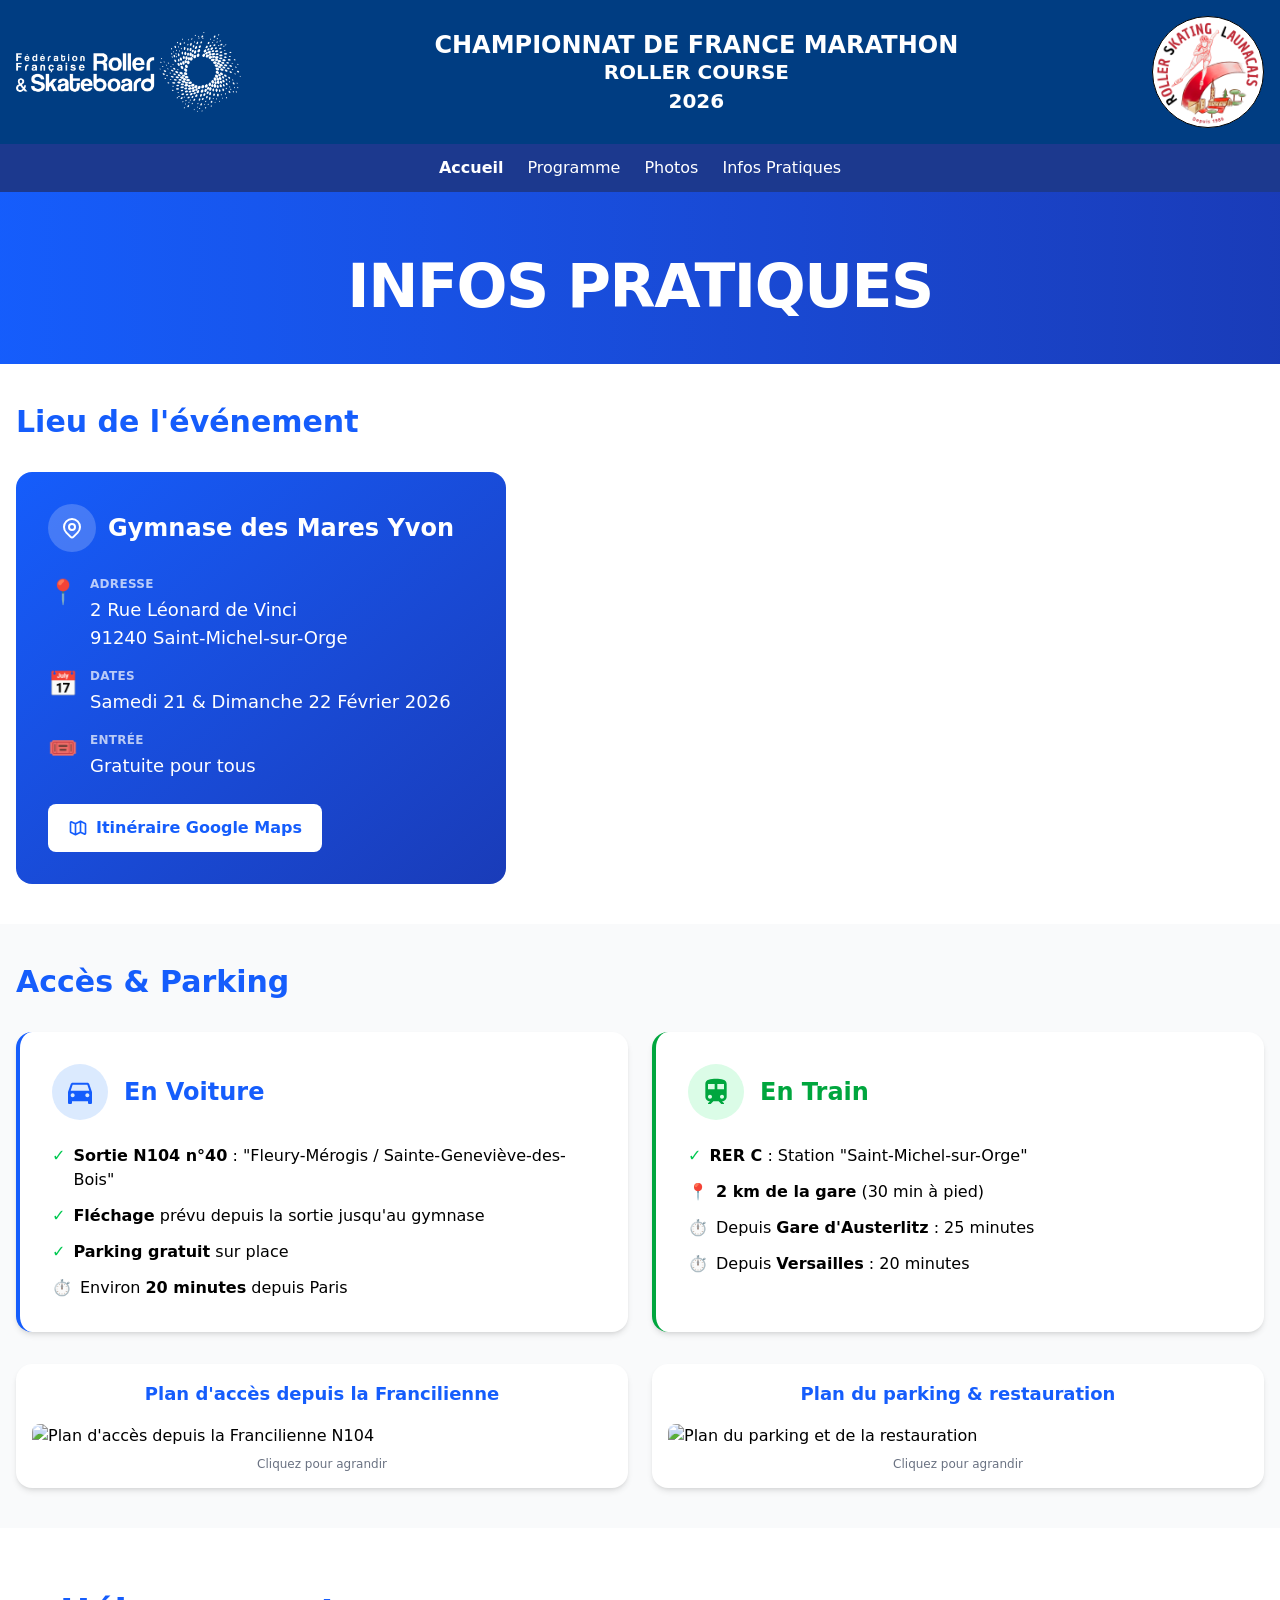
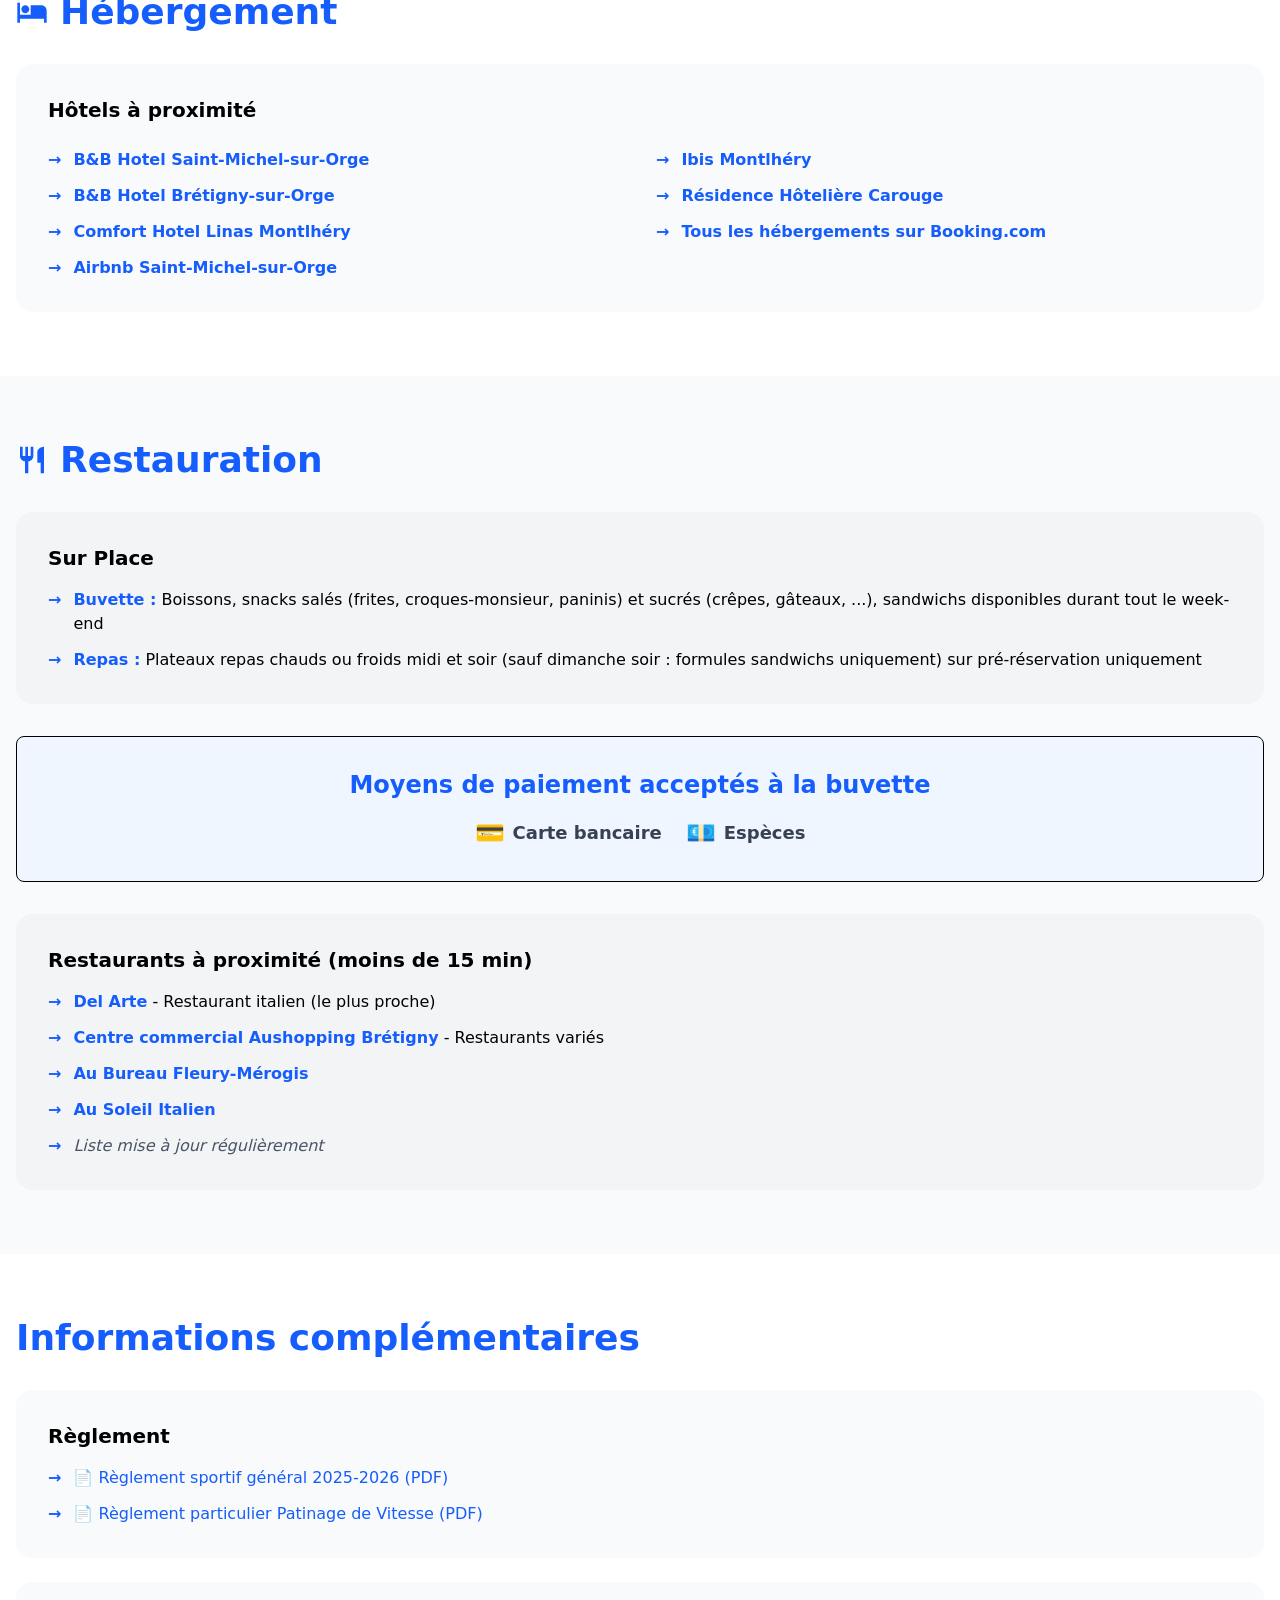
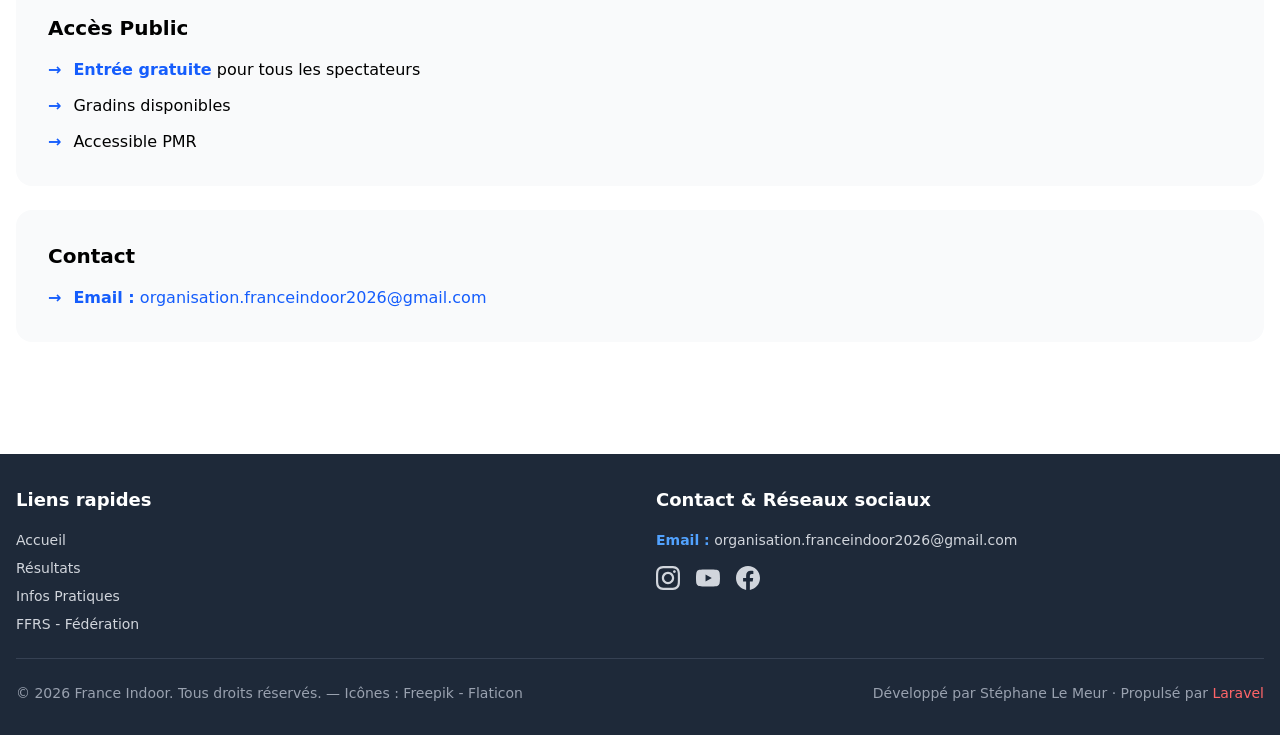
==== infos-pratiques.html @ 8415e7c4 "Add files via upload" ====
<!DOCTYPE html>
<html lang="fr">
<head>
    <meta charset="UTF-8">
    <meta name="viewport" content="width=device-width, initial-scale=1.0">
    <title>Infos Pratiques - France Indoor 2026</title>

    <link rel="stylesheet" href="css/tailwind.css">
    <link rel="stylesheet" href="css/style.css">

    <script defer src="https://cdn.jsdelivr.net/npm/alpinejs@3.x.x/dist/cdn.min.js"></script>
</head>
<body class="min-h-screen bg-white">

    <!-- ======================= -->
    <!-- HEADER : Logos + Titre  -->
    <!-- ======================= -->
    <header class="bg-ffrs-blue text-white">
        <div class="container mx-auto px-4">

            <!-- MOBILE : Layout compact -->
            <div class="flex md:hidden flex-col items-center py-3 gap-2">
                <div class="flex items-center justify-center gap-4">
                    <a href="https://ffroller-skateboard.fr" target="_blank" rel="noopener">
                        <img src="images/logo_ffrs_horizontal_blanc.png"
                             alt="Logo FFRS"
                             class="h-8 w-auto">
                    </a>
                    <a href="index.html">
                        <div class="w-12 h-12 rounded-full border border-black overflow-hidden bg-white">
                            <img src="images/logos/rsl.png"
                                 alt="Logo RSL"
                                 class="w-full h-full object-cover">
                        </div>
                    </a>
                </div>

                <a href="index.html" class="text-center no-underline">
                    <span class="block font-bold shimmer-text text-sm leading-tight">
                        CHAMPIONNAT DE FRANCE MARATHON
                    </span>
                    <span class="block font-bold shimmer-text text-xs leading-tight">
                        ROLLER COURSE 2026
                    </span>
                </a>
            </div>

            <!-- DESKTOP : Layout 3 colonnes -->
            <div class="hidden md:flex items-center justify-between py-4 gap-4">

                <a href="https://ffroller-skateboard.fr" target="_blank" rel="noopener" class="flex-shrink-0">
                    <img src="images/logo_ffrs_horizontal_blanc.png"
                         alt="Logo FFRS"
                         class="h-16 lg:h-20 w-auto">
                </a>

                <a href="index.html" class="flex-1 text-center no-underline">
                    <span class="block font-bold shimmer-text text-lg lg:text-2xl leading-tight">
                        CHAMPIONNAT DE FRANCE MARATHON
                    </span>
                    <span class="block font-bold shimmer-text text-base lg:text-xl leading-tight">
                        ROLLER COURSE
                    </span>
                    <span class="block font-bold shimmer-text text-base lg:text-xl leading-tight mt-1">
                        2026
                    </span>
                </a>

                <a href="index.html" class="flex-shrink-0">
                    <div class="w-20 h-20 lg:w-28 lg:h-28 rounded-full border border-black overflow-hidden bg-white">
                        <img src="images/logos/rsl.png"
                             alt="Logo RSL"
                             class="w-full h-full object-cover">
                    </div>
                </a>

            </div>
        </div>
    </header>

    <!-- ======================= -->
    <!-- NAV : Navigation        -->
    <!-- ======================= -->
    <nav class="bg-blue-900 text-white" x-data="{ mobileMenuOpen: false }">
        <div class="container mx-auto px-4">

            <!-- DESKTOP -->
            <div class="hidden md:flex items-center justify-center gap-6 lg:gap-8 py-3">
                <a href="index.html" class="text-white hover:text-orange-300 transition font-medium text-orange-400 font-semibold">
                    Accueil
                </a>
                <a href="programme.html" class="text-white hover:text-orange-300 transition font-medium">
                    Programme
                
                <a href="photos.html" class="text-white hover:text-orange-300 transition font-medium">
                    Photos
                </a>
                <a href="infos-pratiques.html" class="text-white hover:text-orange-300 transition font-medium">
                    Infos Pratiques
                </a>

            </div>

            <!-- MOBILE -->
            <div class="flex md:hidden justify-between items-center py-2">
                <span class="font-semibold text-sm">Menu</span>
                <button @click="mobileMenuOpen = !mobileMenuOpen"
                        class="p-2 hover:bg-blue-800 rounded transition"
                        aria-label="Ouvrir le menu"
                        :aria-expanded="mobileMenuOpen">
                    <svg class="w-6 h-6" fill="none" stroke="currentColor" viewBox="0 0 24 24">
                        <path x-show="!mobileMenuOpen" stroke-linecap="round" stroke-linejoin="round" stroke-width="2" d="M4 6h16M4 12h16M4 18h16"/>
                        <path x-show="mobileMenuOpen" x-cloak stroke-linecap="round" stroke-linejoin="round" stroke-width="2" d="M6 18L18 6M6 6l12 12"/>
                    </svg>
                </button>
            </div>

            <div x-show="mobileMenuOpen"
                 x-cloak
                 x-transition:enter="transition ease-out duration-200"
                 x-transition:enter-start="opacity-0 -translate-y-2"
                 x-transition:enter-end="opacity-100 translate-y-0"
                 x-transition:leave="transition ease-in duration-150"
                 x-transition:leave-start="opacity-100 translate-y-0"
                 x-transition:leave-end="opacity-0 -translate-y-2"
                 class="pb-4 space-y-1">
                <a href="index.html" class="block py-2 px-4 rounded hover:bg-blue-800 transition bg-blue-800 font-semibold">
                    Accueil
                </a>
                <a href="programme.html" class="block py-2 px-4 rounded hover:bg-blue-800 transition">
                    Programme
                
                <a href="photos.html" class="block py-2 px-4 rounded hover:bg-blue-800 transition">
                    Photos
                </a>
                <a href="infos-pratiques.html" class="block py-2 px-4 rounded hover:bg-blue-800 transition">
                    Infos Pratiques
                </a>
                
            </div>

        </div>
    </nav>

    <!-- ======================= -->
    <!-- MAIN : Contenu          -->
    <!-- ======================= -->
    <main>

        <!-- Page Header -->
        <section class="bg-gradient-to-r from-blue-600 to-blue-800 text-white pt-8 md:pt-16 pb-6 md:pb-12 text-center">
            <div class="container mx-auto px-4">
                <h1 class="text-3xl md:text-5xl lg:text-6xl font-black uppercase tracking-tight">
                    Infos Pratiques
                </h1>
            </div>
        </section>

        <!-- Lieu de l'événement -->
        <section class="py-8 md:py-10">
            <div class="max-w-7xl mx-auto px-4">
                <h2 class="text-2xl md:text-3xl font-black text-blue-600 mb-6 md:mb-8">
                    Lieu de l'événement
                </h2>

                <div class="flex flex-col lg:flex-row gap-6">

                    <!-- Infos -->
                    <div class="flex-1 min-w-0">
                        <div class="bg-gradient-to-br from-blue-600 to-blue-800 text-white p-6 md:p-8 rounded-2xl h-full">
                            <div class="flex items-center gap-3 mb-6">
                                <div class="w-12 h-12 bg-white/20 rounded-full flex items-center justify-center">
                                    <svg class="w-6 h-6" fill="none" stroke="currentColor" viewBox="0 0 24 24">
                                        <path stroke-linecap="round" stroke-linejoin="round" stroke-width="2" d="M17.657 16.657L13.414 20.9a1.998 1.998 0 01-2.827 0l-4.244-4.243a8 8 0 1111.314 0z"/>
                                        <path stroke-linecap="round" stroke-linejoin="round" stroke-width="2" d="M15 11a3 3 0 11-6 0 3 3 0 016 0z"/>
                                    </svg>
                                </div>
                                <h3 class="text-xl md:text-2xl font-bold">Gymnase des Mares Yvon</h3>
                            </div>

                            <div class="space-y-4">
                                <div class="flex items-start gap-3">
                                    <span class="text-2xl">📍</span>
                                    <div>
                                        <p class="text-xs font-semibold text-white/70 uppercase tracking-wide mb-1">Adresse</p>
                                        <p class="text-base md:text-lg">2 Rue Léonard de Vinci<br>91240 Saint-Michel-sur-Orge</p>
                                    </div>
                                </div>

                                <div class="flex items-start gap-3">
                                    <span class="text-2xl">📅</span>
                                    <div>
                                        <p class="text-xs font-semibold text-white/70 uppercase tracking-wide mb-1">Dates</p>
                                        <p class="text-base md:text-lg">Samedi 21 & Dimanche 22 Février 2026</p>
                                    </div>
                                </div>

                                <div class="flex items-start gap-3">
                                    <span class="text-2xl">🎟️</span>
                                    <div>
                                        <p class="text-xs font-semibold text-white/70 uppercase tracking-wide mb-1">Entrée</p>
                                        <p class="text-base md:text-lg">Gratuite pour tous</p>
                                    </div>
                                </div>
                            </div>

                            <a href="https://www.google.com/maps/dir//Gymnase+des+Mares+Yvon,+2+Rue+L%C3%A9onard+de+Vinci,+91240+Saint-Michel-sur-Orge"
                               target="_blank"
                               rel="noopener"
                               class="inline-flex items-center gap-2 mt-6 bg-white text-blue-600 px-5 py-3 rounded-lg font-bold hover:bg-gray-100 transition text-sm md:text-base">
                                <svg class="w-5 h-5" fill="none" stroke="currentColor" viewBox="0 0 24 24">
                                    <path stroke-linecap="round" stroke-linejoin="round" stroke-width="2" d="M9 20l-5.447-2.724A1 1 0 013 16.382V5.618a1 1 0 011.447-.894L9 7m0 13l6-3m-6 3V7m6 10l4.553 2.276A1 1 0 0021 18.382V7.618a1 1 0 00-.553-.894L15 4m0 13V4m0 0L9 7"/>
                                </svg>
                                Itinéraire Google Maps
                            </a>
                        </div>
                    </div>

                    <!-- Carte -->
                    <div class="flex-[1.5] min-w-0">
                        <div class="rounded-2xl overflow-hidden h-full min-h-[350px] md:min-h-[400px]">
                            <iframe
                                src="https://www.google.com/maps/embed?pb=!1m18!1m12!1m3!1d3176.1857248824463!2d2.324584376783803!3d48.62721041694713!2m3!1f0!2f0!3f0!2m2!1i1024!2i768!4f13.1!3m3!1m2!1s0x47e5d942eebdd80d%3A0x7ed5c3b2dbec65e7!2sGymnase%20des%20Mares%20Yvon!5e1!3m2!1sfr!2sfr!4v1760369566339!5m2!1sfr!2sfr"
                                width="100%"
                                height="100%"
                                class="border-0 min-h-[350px] md:min-h-[400px]"
                                allowfullscreen
                                loading="lazy"
                                referrerpolicy="no-referrer-when-downgrade"
                                title="Carte du Gymnase des Mares Yvon">
                            </iframe>
                        </div>
                    </div>

                </div>
            </div>
        </section>

        <!-- Accès & Parking -->
        <section class="py-8 md:py-10 bg-gray-50">
            <div class="max-w-7xl mx-auto px-4">
                <h2 class="text-2xl md:text-3xl font-black text-blue-600 mb-6 md:mb-8">
                    Accès & Parking
                </h2>

                <div class="grid grid-cols-1 md:grid-cols-2 gap-6 mb-8">
                    <!-- En Voiture -->
                    <div class="bg-white p-6 md:p-8 rounded-2xl shadow-md border-l-4 border-blue-600">
                        <div class="flex items-center gap-4 mb-6">
                            <div class="w-14 h-14 bg-blue-100 rounded-full flex items-center justify-center">
                                <svg class="w-8 h-8 text-blue-600" viewBox="0 0 24 24" fill="currentColor">
                                    <path d="M18.92 6.01C18.72 5.42 18.16 5 17.5 5h-11c-.66 0-1.21.42-1.42 1.01L3 12v8c0 .55.45 1 1 1h1c.55 0 1-.45 1-1v-1h12v1c0 .55.45 1 1 1h1c.55 0 1-.45 1-1v-8l-2.08-5.99zM6.5 16c-.83 0-1.5-.67-1.5-1.5S5.67 13 6.5 13s1.5.67 1.5 1.5S7.33 16 6.5 16zm11 0c-.83 0-1.5-.67-1.5-1.5s.67-1.5 1.5-1.5 1.5.67 1.5 1.5-.67 1.5-1.5 1.5zM5 11l1.5-4.5h11L19 11H5z"/>
                                </svg>
                            </div>
                            <h3 class="text-xl md:text-2xl font-bold text-blue-600">En Voiture</h3>
                        </div>

                        <div class="space-y-3">
                            <p class="flex items-start gap-2 text-sm md:text-base">
                                <span class="text-green-500 font-bold">✓</span>
                                <span><strong>Sortie N104 n°40</strong> : "Fleury-Mérogis / Sainte-Geneviève-des-Bois"</span>
                            </p>
                            <p class="flex items-start gap-2 text-sm md:text-base">
                                <span class="text-green-500 font-bold">✓</span>
                                <span><strong>Fléchage</strong> prévu depuis la sortie jusqu'au gymnase</span>
                            </p>
                            <p class="flex items-start gap-2 text-sm md:text-base">
                                <span class="text-green-500 font-bold">✓</span>
                                <span><strong>Parking gratuit</strong> sur place</span>
                            </p>
                            <p class="flex items-start gap-2 text-sm md:text-base">
                                <span>⏱️</span>
                                <span>Environ <strong>20 minutes</strong> depuis Paris</span>
                            </p>
                        </div>
                    </div>

                    <!-- En Train -->
                    <div class="bg-white p-6 md:p-8 rounded-2xl shadow-md border-l-4 border-green-600">
                        <div class="flex items-center gap-4 mb-6">
                            <div class="w-14 h-14 bg-green-100 rounded-full flex items-center justify-center">
                                <svg class="w-8 h-8 text-green-600" viewBox="0 0 24 24" fill="currentColor">
                                    <path d="M12 2c-4 0-8 .5-8 4v9.5C4 17.43 5.57 19 7.5 19L6 20.5v.5h2l2-2h4l2 2h2v-.5L16.5 19c1.93 0 3.5-1.57 3.5-3.5V6c0-3.5-4-4-8-4zM7.5 17c-.83 0-1.5-.67-1.5-1.5S6.67 14 7.5 14s1.5.67 1.5 1.5S8.33 17 7.5 17zm3.5-7H6V6h5v4zm5.5 7c-.83 0-1.5-.67-1.5-1.5s.67-1.5 1.5-1.5 1.5.67 1.5 1.5-.67 1.5-1.5 1.5zm1.5-7h-5V6h5v4z"/>
                                </svg>
                            </div>
                            <h3 class="text-xl md:text-2xl font-bold text-green-600">En Train</h3>
                        </div>

                        <div class="space-y-3">
                            <p class="flex items-start gap-2 text-sm md:text-base">
                                <span class="text-green-500 font-bold">✓</span>
                                <span><strong>RER C</strong> : Station "Saint-Michel-sur-Orge"</span>
                            </p>
                            <p class="flex items-start gap-2 text-sm md:text-base">
                                <span>📍</span>
                                <span><strong>2 km de la gare</strong> (30 min à pied)</span>
                            </p>
                            <p class="flex items-start gap-2 text-sm md:text-base">
                                <span>⏱️</span>
                                <span>Depuis <strong>Gare d'Austerlitz</strong> : 25 minutes</span>
                            </p>
                            <p class="flex items-start gap-2 text-sm md:text-base">
                                <span>⏱️</span>
                                <span>Depuis <strong>Versailles</strong> : 20 minutes</span>
                            </p>
                        </div>
                    </div>
                </div>

                <!-- Plans d'accès -->
                <div class="grid grid-cols-1 md:grid-cols-2 gap-6">
                    <div class="bg-white p-4 rounded-2xl shadow-md">
                        <h4 class="text-lg font-bold text-blue-600 mb-4 text-center">Plan d'accès depuis la Francilienne</h4>
                        <a href="images/acces-francilienne-france-indoor.png" target="_blank" class="block">
                            <img src="images/acces-francilienne-france-indoor.png"
                                 alt="Plan d'accès depuis la Francilienne N104"
                                 class="w-full rounded-lg hover:opacity-90 transition cursor-zoom-in">
                        </a>
                        <p class="text-xs text-gray-500 text-center mt-2">Cliquez pour agrandir</p>
                    </div>

                    <div class="bg-white p-4 rounded-2xl shadow-md">
                        <h4 class="text-lg font-bold text-blue-600 mb-4 text-center">Plan du parking & restauration</h4>
                        <a href="images/parking-gymnase-restauration.png" target="_blank" class="block">
                            <img src="images/parking-gymnase-restauration.png"
                                 alt="Plan du parking et de la restauration"
                                 class="w-full rounded-lg hover:opacity-90 transition cursor-zoom-in">
                        </a>
                        <p class="text-xs text-gray-500 text-center mt-2">Cliquez pour agrandir</p>
                    </div>
                </div>
            </div>
        </section>

        <!-- Hébergement -->
        <section class="py-8 md:py-16">
            <div class="container mx-auto px-4">
                <div class="flex items-center gap-3 mb-4 md:mb-8">
                    <svg class="w-8 h-8 text-blue-600" viewBox="0 0 24 24" fill="currentColor">
                        <path d="M7 13c1.66 0 3-1.34 3-3S8.66 7 7 7s-3 1.34-3 3 1.34 3 3 3zm12-6h-8v7H3V5H1v15h2v-3h18v3h2v-9c0-2.21-1.79-4-4-4z"/>
                    </svg>
                    <h2 class="text-2xl md:text-4xl font-black text-blue-600">
                        Hébergement
                    </h2>
                </div>

                <div class="bg-gray-50 p-4 md:p-8 rounded-xl md:rounded-2xl">
                    <h4 class="text-lg md:text-xl font-bold mb-4 md:mb-6">Hôtels à proximité</h4>

                    <div class="grid grid-cols-1 md:grid-cols-2 gap-x-8 gap-y-3">
                        <div class="space-y-3">
                            <div class="flex items-start">
                                <span class="text-blue-600 font-bold mr-2 md:mr-3">→</span>
                                <span class="text-sm md:text-base">
                                    <a href="https://www.hotel-bb.com/fr/hotel/saint-michel-sur-orge" target="_blank" rel="noopener" class="text-blue-600 hover:underline">
                                        <strong>B&B Hotel Saint-Michel-sur-Orge</strong>
                                    </a>
                                </span>
                            </div>

                            <div class="flex items-start">
                                <span class="text-blue-600 font-bold mr-2 md:mr-3">→</span>
                                <span class="text-sm md:text-base">
                                    <a href="https://www.hotel-bb.com/fr/hotel/bretigny-sur-orge" target="_blank" rel="noopener" class="text-blue-600 hover:underline">
                                        <strong>B&B Hotel Brétigny-sur-Orge</strong>
                                    </a>
                                </span>
                            </div>

                            <div class="flex items-start">
                                <span class="text-blue-600 font-bold mr-2 md:mr-3">→</span>
                                <span class="text-sm md:text-base">
                                    <a href="https://www.choicehotels.com/fr-fr/france/linas/comfort-inn-hotels/fr525" target="_blank" rel="noopener" class="text-blue-600 hover:underline">
                                        <strong>Comfort Hotel Linas Montlhéry</strong>
                                    </a>
                                </span>
                            </div>

                            <div class="flex items-start">
                                <span class="text-blue-600 font-bold mr-2 md:mr-3">→</span>
                                <span class="text-sm md:text-base">
                                    <a href="https://www.airbnb.fr/s/Saint~Michel~sur~Orge/homes?checkin=2026-02-20&checkout=2026-02-22" target="_blank" rel="noopener" class="text-blue-600 hover:underline">
                                        <strong>Airbnb Saint-Michel-sur-Orge</strong>
                                    </a>
                                </span>
                            </div>
                        </div>

                        <div class="space-y-3">
                            <div class="flex items-start">
                                <span class="text-blue-600 font-bold mr-2 md:mr-3">→</span>
                                <span class="text-sm md:text-base">
                                    <a href="https://all.accor.com/hotel/A345/index.fr.shtml" target="_blank" rel="noopener" class="text-blue-600 hover:underline">
                                        <strong>Ibis Montlhéry</strong>
                                    </a>
                                </span>
                            </div>

                            <div class="flex items-start">
                                <span class="text-blue-600 font-bold mr-2 md:mr-3">→</span>
                                <span class="text-sm md:text-base">
                                    <a href="https://www.residencecarouge.fr/fr/index.php" target="_blank" rel="noopener" class="text-blue-600 hover:underline">
                                        <strong>Résidence Hôtelière Carouge</strong>
                                    </a>
                                </span>
                            </div>

                            <div class="flex items-start">
                                <span class="text-blue-600 font-bold mr-2 md:mr-3">→</span>
                                <span class="text-sm md:text-base">
                                    <a href="https://www.booking.com/searchresults.fr.html?ss=Gymnase+des+Mares+Yvon&ssne=Saint-Michel-sur-Orge&ssne_untouched=Saint-Michel-sur-Orge&dest_id=ChIJDdi97kLZ5UcR52Xs27LD1X4&dest_type=latlong&latitude=48.6272069&longitude=2.3271593&checkin=2026-02-20&checkout=2026-02-22&group_adults=1&no_rooms=1&group_children=0" target="_blank" rel="noopener" class="text-blue-600 hover:underline">
                                        <strong>Tous les hébergements sur Booking.com</strong>
                                    </a>
                                </span>
                            </div>
                        </div>
                    </div>
                </div>
            </div>
        </section>

        <!-- Restauration -->
        <section class="py-8 md:py-16 bg-gray-50">
            <div class="container mx-auto px-4">
                <div class="flex items-center gap-3 mb-4 md:mb-8">
                    <svg class="w-8 h-8 text-blue-600" viewBox="0 0 24 24" fill="currentColor">
                        <path d="M11 9H9V2H7v7H5V2H3v7c0 2.12 1.66 3.84 3.75 3.97V22h2.5v-9.03C11.34 12.84 13 11.12 13 9V2h-2v7zm5-3v8h2.5v8H21V2c-2.76 0-5 2.24-5 4z"/>
                    </svg>
                    <h2 class="text-2xl md:text-4xl font-black text-blue-600">
                        Restauration
                    </h2>
                </div>

                <div class="bg-gray-100 p-4 md:p-8 rounded-xl md:rounded-2xl mb-4 md:mb-8">
                    <h4 class="text-lg md:text-xl font-bold mb-3 md:mb-4">Sur Place</h4>
                    <ul class="space-y-2 md:space-y-3">
                        <li class="flex items-start">
                            <span class="text-blue-600 font-bold mr-2 md:mr-3">→</span>
                            <span class="text-sm md:text-base"><strong class="text-blue-600">Buvette :</strong> Boissons, snacks salés (frites, croques-monsieur, paninis) et sucrés (crêpes, gâteaux, ...), sandwichs disponibles durant tout le week-end</span>
                        </li>
                        <li class="flex items-start">
                            <span class="text-blue-600 font-bold mr-2 md:mr-3">→</span>
                            <span class="text-sm md:text-base"><strong class="text-blue-600">Repas :</strong> Plateaux repas chauds ou froids midi et soir (sauf dimanche soir : formules sandwichs uniquement) sur pré-réservation uniquement</span>
                        </li>
                    </ul>
                </div>

                <div class="rounded-lg p-4 md:p-8 text-center mb-4 md:mb-8 bg-blue-50 border border-blue-200">
                    <h3 class="text-xl md:text-2xl font-bold text-blue-600 mb-3 md:mb-4">
                        Moyens de paiement acceptés à la buvette
                    </h3>
                    <div class="flex items-center justify-center gap-6 md:gap-10">
                        <div class="flex items-center gap-2">
                            <span class="text-2xl">💳</span>
                            <span class="text-base md:text-lg font-semibold text-gray-700">Carte bancaire</span>
                        </div>
                        <div class="flex items-center gap-2">
                            <span class="text-2xl">💶</span>
                            <span class="text-base md:text-lg font-semibold text-gray-700">Espèces</span>
                        </div>
                    </div>
                </div>

                <div class="bg-gray-100 p-4 md:p-8 rounded-xl md:rounded-2xl">
                    <h4 class="text-lg md:text-xl font-bold mb-3 md:mb-4">Restaurants à proximité (moins de 15 min)</h4>
                    <ul class="space-y-2 md:space-y-3">
                        <li class="flex items-start">
                            <span class="text-blue-600 font-bold mr-2 md:mr-3">→</span>
                            <span class="text-sm md:text-base">
                                <a href="https://www.delarte.fr/store-finder/150001" target="_blank" rel="noopener" class="text-blue-600 hover:underline">
                                    <strong>Del Arte</strong>
                                </a> - Restaurant italien (le plus proche)
                            </span>
                        </li>
                        <li class="flex items-start">
                            <span class="text-blue-600 font-bold mr-2 md:mr-3">→</span>
                            <span class="text-sm md:text-base">
                                <a href="https://bretigny.aushopping.com/restaurants" target="_blank" rel="noopener" class="text-blue-600 hover:underline">
                                    <strong>Centre commercial Aushopping Brétigny</strong>
                                </a> - Restaurants variés
                            </span>
                        </li>
                        <li class="flex items-start">
                            <span class="text-blue-600 font-bold mr-2 md:mr-3">→</span>
                            <span class="text-sm md:text-base">
                                <a href="https://www.aubureau.fr/restaurant-brasserie/au-bureau-fleury-merogis" target="_blank" rel="noopener" class="text-blue-600 hover:underline">
                                    <strong>Au Bureau Fleury-Mérogis</strong>
                                </a>
                            </span>
                        </li>
                        <li class="flex items-start">
                            <span class="text-blue-600 font-bold mr-2 md:mr-3">→</span>
                            <span class="text-sm md:text-base">
                                <a href="https://www.ausoleilitalien.fr/" target="_blank" rel="noopener" class="text-blue-600 hover:underline">
                                    <strong>Au Soleil Italien</strong>
                                </a>
                            </span>
                        </li>
                        <li class="flex items-start">
                            <span class="text-blue-600 font-bold mr-2 md:mr-3">→</span>
                            <span class="text-gray-600 italic text-sm md:text-base">Liste mise à jour régulièrement</span>
                        </li>
                    </ul>
                </div>
            </div>
        </section>

        <!-- Informations complémentaires -->
        <section class="py-8 md:py-16">
            <div class="container mx-auto px-4">
                <h2 class="text-2xl md:text-4xl font-black text-blue-600 mb-4 md:mb-8">
                    Informations complémentaires
                </h2>

                <div class="space-y-4 md:space-y-6">
                    <div class="bg-gray-50 p-4 md:p-8 rounded-xl md:rounded-2xl">
                        <h4 class="text-lg md:text-xl font-bold mb-3 md:mb-4">Règlement</h4>
                        <ul class="space-y-2 md:space-y-3">
                            <li class="flex items-start">
                                <span class="text-blue-600 font-bold mr-2 md:mr-3">→</span>
                                <span class="text-sm md:text-base">
                                    <a href="Reglement-Sportif-General-2025-2026.pdf" target="_blank" class="text-blue-600 hover:underline font-medium">
                                        📄 Règlement sportif général 2025-2026 (PDF)
                                    </a>
                                </span>
                            </li>
                            <li class="flex items-start">
                                <span class="text-blue-600 font-bold mr-2 md:mr-3">→</span>
                                <span class="text-sm md:text-base">
                                    <a href="PATINAGE-DE-VITESSE-Reglement-particulier-2025-2026.pdf" target="_blank" class="text-blue-600 hover:underline font-medium">
                                        📄 Règlement particulier Patinage de Vitesse (PDF)
                                    </a>
                                </span>
                            </li>
                        </ul>
                    </div>

                    <div class="bg-gray-50 p-4 md:p-8 rounded-xl md:rounded-2xl">
                        <h4 class="text-lg md:text-xl font-bold mb-3 md:mb-4">Accès Public</h4>
                        <ul class="space-y-2 md:space-y-3">
                            <li class="flex items-start">
                                <span class="text-blue-600 font-bold mr-2 md:mr-3">→</span>
                                <span class="text-sm md:text-base"><strong class="text-blue-600">Entrée gratuite</strong> pour tous les spectateurs</span>
                            </li>
                            <li class="flex items-start">
                                <span class="text-blue-600 font-bold mr-2 md:mr-3">→</span>
                                <span class="text-sm md:text-base">Gradins disponibles</span>
                            </li>
                            <li class="flex items-start">
                                <span class="text-blue-600 font-bold mr-2 md:mr-3">→</span>
                                <span class="text-sm md:text-base">Accessible PMR</span>
                            </li>
                        </ul>
                    </div>

                    <div class="bg-gray-50 p-4 md:p-8 rounded-xl md:rounded-2xl">
                        <h4 class="text-lg md:text-xl font-bold mb-3 md:mb-4">Contact</h4>
                        <ul class="space-y-2 md:space-y-3">
                            <li class="flex items-start">
                                <span class="text-blue-600 font-bold mr-2 md:mr-3">→</span>
                                <span class="text-sm md:text-base">
                                    <strong class="text-blue-600">Email :</strong>
                                    <a href="mailto:organisation.franceindoor2026@gmail.com" class="text-blue-600 hover:underline break-all">
                                        organisation.franceindoor2026@gmail.com
                                    </a>
                                </span>
                            </li>
                        </ul>
                    </div>
                </div>
            </div>
        </section>

    </main>

    <!-- ======================= -->
    <!-- FOOTER                  -->
    <!-- ======================= -->
    <footer class="bg-gray-800 text-white mt-12">
        <div class="container mx-auto px-4 py-6 md:py-8">

            <div class="grid grid-cols-1 md:grid-cols-2 gap-6 md:gap-8 mb-6">

                <div>
                    <h3 class="text-base md:text-lg font-semibold mb-3 md:mb-4">Liens rapides</h3>
                    <ul class="space-y-2 text-sm">
                        <li><a href="index.html" class="text-gray-300 hover:text-blue-400 transition-colors">Accueil</a></li>
                        <li><a href="resultats.html" class="text-gray-300 hover:text-blue-400 transition-colors">Résultats</a></li>
                        <li><a href="infos-pratiques.html" class="text-gray-300 hover:text-blue-400 transition-colors">Infos Pratiques</a></li>
                        <li><a href="https://ffroller-skateboard.fr" target="_blank" rel="noopener" class="text-gray-300 hover:text-blue-400 transition-colors">FFRS - Fédération</a></li>
                    </ul>
                </div>

                <div>
                    <h3 class="text-base md:text-lg font-semibold mb-3 md:mb-4">Contact & Réseaux sociaux</h3>
                    <p class="text-gray-300 text-sm mb-4">
                        <strong class="text-blue-400">Email :</strong>
                        <a href="mailto:organisation.franceindoor2026@gmail.com" class="text-gray-300 hover:underline break-all">
                            organisation.franceindoor2026@gmail.com
                        </a>
                    </p>

                    <div class="flex gap-4">
                        <a href="https://www.instagram.com/rollerfranceindoor/"
                           target="_blank"
                           rel="noopener"
                           class="text-gray-300 hover:text-pink-500 transition"
                           aria-label="Instagram">
                            <svg class="w-6 h-6" fill="currentColor" viewBox="0 0 24 24">
                                <path d="M12 2.163c3.204 0 3.584.012 4.85.07 3.252.148 4.771 1.691 4.919 4.919.058 1.265.069 1.645.069 4.849 0 3.205-.012 3.584-.069 4.849-.149 3.225-1.664 4.771-4.919 4.919-1.266.058-1.644.07-4.85.07-3.204 0-3.584-.012-4.849-.07-3.26-.149-4.771-1.699-4.919-4.92-.058-1.265-.07-1.644-.07-4.849 0-3.204.013-3.583.07-4.849.149-3.227 1.664-4.771 4.919-4.919 1.266-.057 1.645-.069 4.849-.069zm0-2.163c-3.259 0-3.667.014-4.947.072-4.358.2-6.78 2.618-6.98 6.98-.059 1.281-.073 1.689-.073 4.948 0 3.259.014 3.668.072 4.948.2 4.358 2.618 6.78 6.98 6.98 1.281.058 1.689.072 4.948.072 3.259 0 3.668-.014 4.948-.072 4.354-.2 6.782-2.618 6.979-6.98.059-1.28.073-1.689.073-4.948 0-3.259-.014-3.667-.072-4.947-.196-4.354-2.617-6.78-6.979-6.98-1.281-.059-1.69-.073-4.949-.073zm0 5.838c-3.403 0-6.162 2.759-6.162 6.162s2.759 6.163 6.162 6.163 6.162-2.759 6.162-6.163c0-3.403-2.759-6.162-6.162-6.162zm0 10.162c-2.209 0-4-1.79-4-4 0-2.209 1.791-4 4-4s4 1.791 4 4c0 2.21-1.791 4-4 4zm6.406-11.845c-.796 0-1.441.645-1.441 1.44s.645 1.44 1.441 1.44c.795 0 1.439-.645 1.439-1.44s-.644-1.44-1.439-1.44z"/>
                            </svg>
                        </a>

                        <a href="https://www.youtube.com/@rollerfranceindoor"
                           target="_blank"
                           rel="noopener"
                           class="text-gray-300 hover:text-red-500 transition"
                           aria-label="YouTube">
                            <svg class="w-6 h-6" fill="currentColor" viewBox="0 0 24 24">
                                <path d="M23.498 6.186a3.016 3.016 0 0 0-2.122-2.136C19.505 3.545 12 3.545 12 3.545s-7.505 0-9.377.505A3.017 3.017 0 0 0 .502 6.186C0 8.07 0 12 0 12s0 3.93.502 5.814a3.016 3.016 0 0 0 2.122 2.136c1.871.505 9.376.505 9.376.505s7.505 0 9.377-.505a3.015 3.015 0 0 0 2.122-2.136C24 15.93 24 12 24 12s0-3.93-.502-5.814zM9.545 15.568V8.432L15.818 12l-6.273 3.568z"/>
                            </svg>
                        </a>

                        <a href="https://www.facebook.com/profile.php?id=61582929795793"
                           target="_blank"
                           rel="noopener"
                           class="text-gray-300 hover:text-blue-500 transition"
                           aria-label="Facebook">
                            <svg class="w-6 h-6" fill="currentColor" viewBox="0 0 24 24">
                                <path d="M24 12.073c0-6.627-5.373-12-12-12s-12 5.373-12 12c0 5.99 4.388 10.954 10.125 11.854v-8.385H7.078v-3.47h3.047V9.43c0-3.007 1.792-4.669 4.533-4.669 1.312 0 2.686.235 2.686.235v2.953H15.83c-1.491 0-1.956.925-1.956 1.874v2.25h3.328l-.532 3.47h-2.796v8.385C19.612 23.027 24 18.062 24 12.073z"/>
                            </svg>
                        </a>
                    </div>
                </div>

            </div>

            <div class="border-t border-gray-700 pt-4 md:pt-6">
                <div class="flex flex-col md:flex-row justify-between items-center text-xs md:text-sm text-gray-400 gap-2">
                    <p>
                        © 2026 France Indoor. Tous droits réservés.
                        — Icônes : <a href="https://www.flaticon.com" target="_blank" rel="noopener" class="hover:underline">Freepik - Flaticon</a>
                    </p>
                    <p>
                        Développé par Stéphane Le Meur · Propulsé par
                        <a href="https://laravel.com" target="_blank" rel="noopener" class="text-red-400 hover:underline">Laravel</a>
                    </p>
                </div>
            </div>

        </div>
    </footer>

</body>
</html>
---- css/style.css ----
/* Couleurs FFRS */
.bg-ffrs-blue {
    background-color: #003d82;
}

.text-ffrs-blue {
    color: #003d82;
}

.bg-ffrs-red {
    background-color: #e30613;
}

.text-ffrs-red {
    color: #e30613;
}

/* Effet shimmer rouge sur le titre */
.shimmer-text {
    background: linear-gradient(
        90deg,
        #ffffff 0%,
        #ffffff 40%,
        rgba(227, 6, 19, 0.5) 50%,
        #ffffff 60%,
        #ffffff 100%
    );
    background-size: 300% 100%;
    -webkit-background-clip: text;
    background-clip: text;
    color: transparent;
    animation: shimmer 6s linear infinite alternate;
}

@keyframes shimmer {
    0% {
        background-position: 0% 0;
    }
    100% {
        background-position: 100% 0;
    }
}

/* Compensation header sticky pour ancres */
section[id] {
    scroll-margin-top: 60px;
}

/* Scroll smooth */
html {
    scroll-behavior: smooth;
}

/* Live pulse animation */
.live-pulse {
    animation: pulse-live 2s infinite;
}

@keyframes pulse-live {
    0%, 100% {
        opacity: 1;
    }
    50% {
        opacity: 0.5;
    }
}

/* Alignement temps */
.tabular-nums {
    font-feature-settings: "tnum";
    font-variant-numeric: tabular-nums;
}

/* Troncature noms longs */
.truncate-name {
    overflow: hidden;
    text-overflow: ellipsis;
    white-space: nowrap;
}

/* Masquer scrollbar tout en gardant scroll */
.scrollbar-hide {
    -ms-overflow-style: none;
    scrollbar-width: none;
}

.scrollbar-hide::-webkit-scrollbar {
    display: none;
}

/* Alpine */
[x-cloak] {
    display: none !important;
}
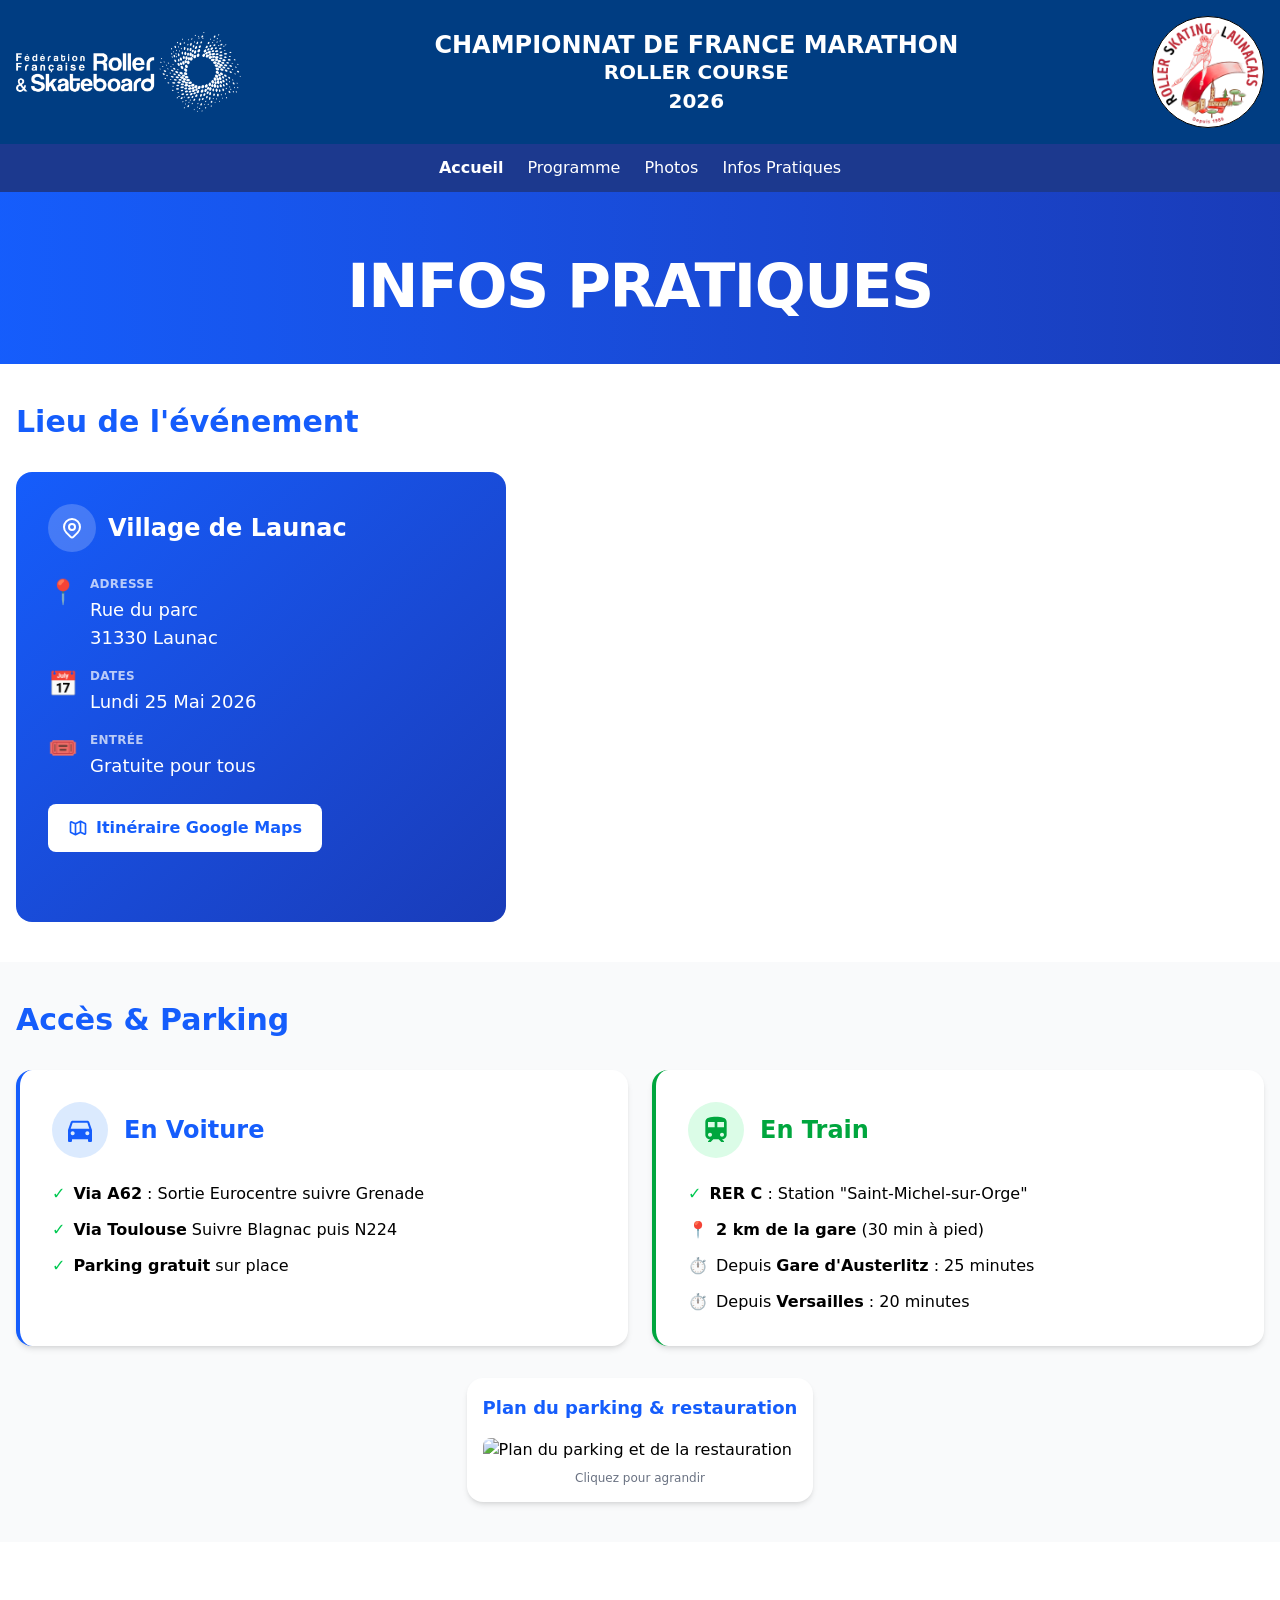
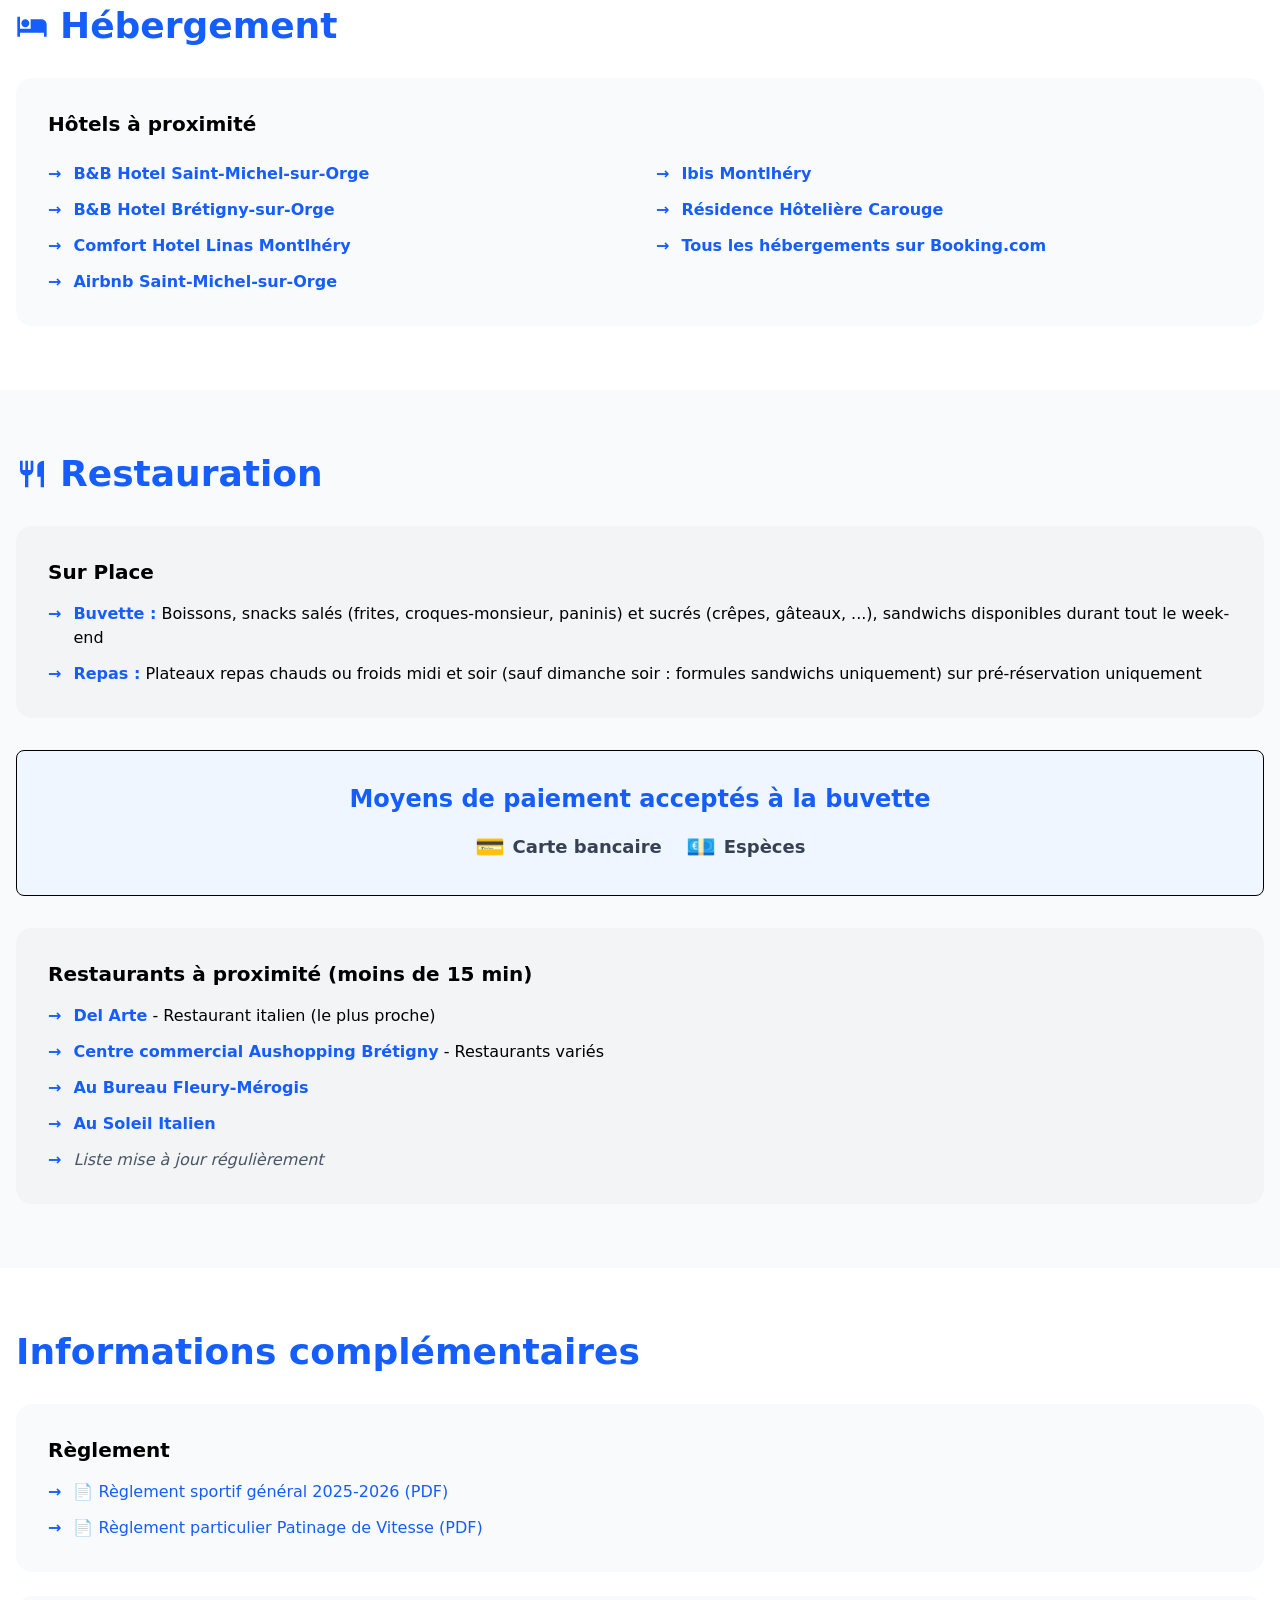
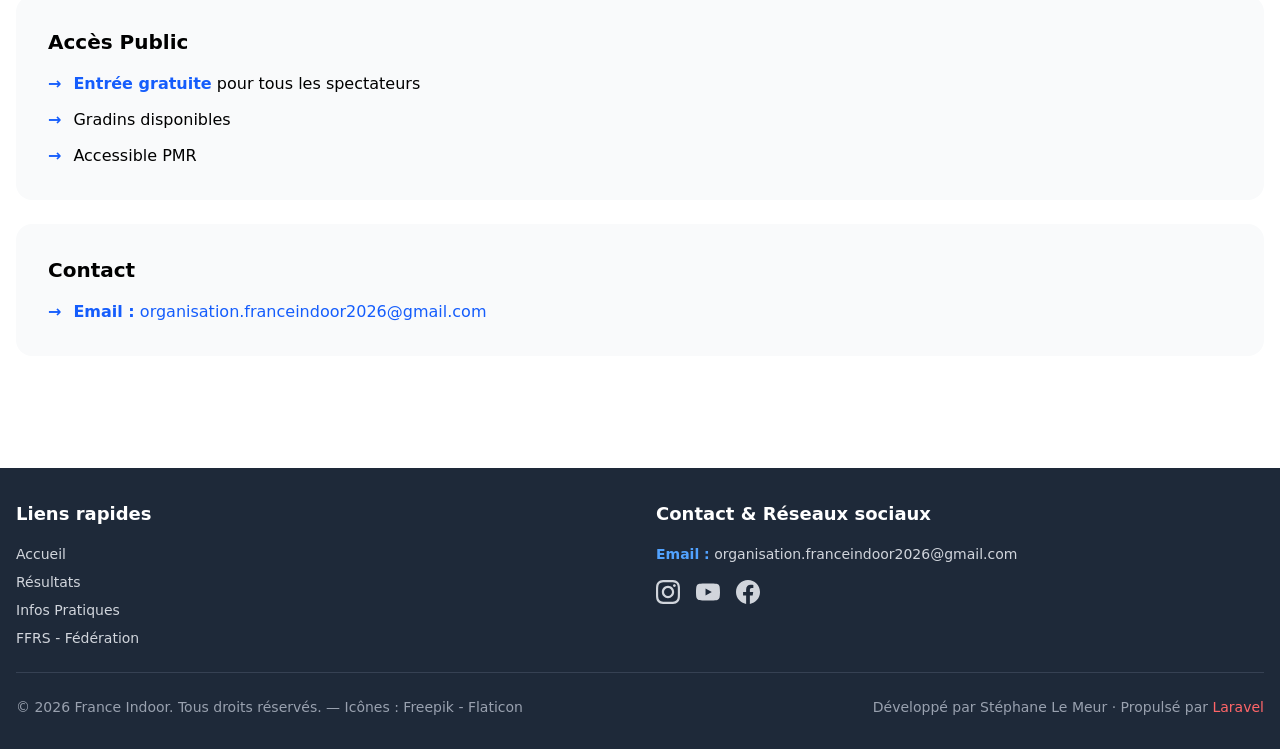
==== commit dc3027b0: "Add files via upload" ====
--- a/infos-pratiques.html
+++ b/infos-pratiques.html
@@ -175,7 +175,7 @@
                                         <path stroke-linecap="round" stroke-linejoin="round" stroke-width="2" d="M15 11a3 3 0 11-6 0 3 3 0 016 0z"/>
                                     </svg>
                                 </div>
-                                <h3 class="text-xl md:text-2xl font-bold">Gymnase des Mares Yvon</h3>
+                                <h3 class="text-xl md:text-2xl font-bold">Village de Launac</h3>
                             </div>
 
                             <div class="space-y-4">
@@ -183,7 +183,7 @@
                                     <span class="text-2xl">📍</span>
                                     <div>
                                         <p class="text-xs font-semibold text-white/70 uppercase tracking-wide mb-1">Adresse</p>
-                                        <p class="text-base md:text-lg">2 Rue Léonard de Vinci<br>91240 Saint-Michel-sur-Orge</p>
+                                        <p class="text-base md:text-lg">Rue du parc<br>31330 Launac</p>
                                     </div>
                                 </div>
 
@@ -191,7 +191,7 @@
                                     <span class="text-2xl">📅</span>
                                     <div>
                                         <p class="text-xs font-semibold text-white/70 uppercase tracking-wide mb-1">Dates</p>
-                                        <p class="text-base md:text-lg">Samedi 21 & Dimanche 22 Février 2026</p>
+                                        <p class="text-base md:text-lg">Lundi 25 Mai 2026</p>
                                     </div>
                                 </div>
 
@@ -204,7 +204,7 @@
                                 </div>
                             </div>
 
-                            <a href="https://www.google.com/maps/dir//Gymnase+des+Mares+Yvon,+2+Rue+L%C3%A9onard+de+Vinci,+91240+Saint-Michel-sur-Orge"
+                            <a href="https://www.google.com/maps/dir//RSL+-+Roller+Skating+Launacais,+Mairie,+31330+Launac/@43.7429841,1.1814202,17z/data=!4m17!1m7!3m6!1s0x12a954fc5bd1cdc9:0x41b2321bb2eaba5!2sRSL+-+Roller+Skating+Launacais!8m2!3d43.7427755!4d1.1843052!16s%2Fg%2F11f11qnp52!4m8!1m0!1m5!1m1!1s0x12a954fc5bd1cdc9:0x41b2321bb2eaba5!2m2!1d1.1843052!2d43.7427755!3e1?entry=ttu&g_ep=EgoyMDI2MDMyMy4xIKXMDSoASAFQAw%3D%3D"
                                target="_blank"
                                rel="noopener"
                                class="inline-flex items-center gap-2 mt-6 bg-white text-blue-600 px-5 py-3 rounded-lg font-bold hover:bg-gray-100 transition text-sm md:text-base">
@@ -219,16 +219,11 @@
                     <!-- Carte -->
                     <div class="flex-[1.5] min-w-0">
                         <div class="rounded-2xl overflow-hidden h-full min-h-[350px] md:min-h-[400px]">
-                            <iframe
-                                src="https://www.google.com/maps/embed?pb=!1m18!1m12!1m3!1d3176.1857248824463!2d2.324584376783803!3d48.62721041694713!2m3!1f0!2f0!3f0!2m2!1i1024!2i768!4f13.1!3m3!1m2!1s0x47e5d942eebdd80d%3A0x7ed5c3b2dbec65e7!2sGymnase%20des%20Mares%20Yvon!5e1!3m2!1sfr!2sfr!4v1760369566339!5m2!1sfr!2sfr"
-                                width="100%"
-                                height="100%"
-                                class="border-0 min-h-[350px] md:min-h-[400px]"
-                                allowfullscreen
-                                loading="lazy"
-                                referrerpolicy="no-referrer-when-downgrade"
-                                title="Carte du Gymnase des Mares Yvon">
-                            </iframe>
+                            <iframe src="https://www.google.com/maps/embed?pb=!1m14!1m8!1m3!1d2882.4552111986945!2d1.1842740704237158!3d43.74264305358031!3m2!1i1024!2i768!4f13.1!3m3!1m2!1s0x12a954fc5bd1cdc9%3A0x41b2321bb2eaba5!2sRSL%20-%20Roller%20Skating%20Launacais!5e0!3m2!1sfr!2sfr!4v1774620522726!5m2!1sfr!2sfr" 
+									width="600" 
+									height="450" 
+									style="border:0;" allowfullscreen="" loading="lazy" referrerpolicy="no-referrer-when-downgrade">
+							</iframe>
                         </div>
                     </div>
 
@@ -258,19 +253,17 @@
                         <div class="space-y-3">
                             <p class="flex items-start gap-2 text-sm md:text-base">
                                 <span class="text-green-500 font-bold">✓</span>
-                                <span><strong>Sortie N104 n°40</strong> : "Fleury-Mérogis / Sainte-Geneviève-des-Bois"</span>
+                                <span><strong>Via A62</strong> : Sortie Eurocentre suivre Grenade</span>
                             </p>
                             <p class="flex items-start gap-2 text-sm md:text-base">
                                 <span class="text-green-500 font-bold">✓</span>
-                                <span><strong>Fléchage</strong> prévu depuis la sortie jusqu'au gymnase</span>
+                                <span><strong>Via Toulouse</strong> Suivre Blagnac puis N224</span>
                             </p>
                             <p class="flex items-start gap-2 text-sm md:text-base">
                                 <span class="text-green-500 font-bold">✓</span>
                                 <span><strong>Parking gratuit</strong> sur place</span>
                             </p>
-                            <p class="flex items-start gap-2 text-sm md:text-base">
-                                <span>⏱️</span>
-                                <span>Environ <strong>20 minutes</strong> depuis Paris</span>
+                            <p class="flex items-start gap-2 text-sm md:text-base">                                                            
                             </p>
                         </div>
                     </div>
@@ -308,18 +301,9 @@
                 </div>
 
                 <!-- Plans d'accès -->
-                <div class="grid grid-cols-1 md:grid-cols-2 gap-6">
-                    <div class="bg-white p-4 rounded-2xl shadow-md">
-                        <h4 class="text-lg font-bold text-blue-600 mb-4 text-center">Plan d'accès depuis la Francilienne</h4>
-                        <a href="images/acces-francilienne-france-indoor.png" target="_blank" class="block">
-                            <img src="images/acces-francilienne-france-indoor.png"
-                                 alt="Plan d'accès depuis la Francilienne N104"
-                                 class="w-full rounded-lg hover:opacity-90 transition cursor-zoom-in">
-                        </a>
-                        <p class="text-xs text-gray-500 text-center mt-2">Cliquez pour agrandir</p>
-                    </div>
-
-                    <div class="bg-white p-4 rounded-2xl shadow-md">
+                <div class="grid grid-cols-1 md:grid-cols-1 gap-6">
+                   
+                    <div class="bg-white p-4 rounded-2xl shadow-md mx-auto">
                         <h4 class="text-lg font-bold text-blue-600 mb-4 text-center">Plan du parking & restauration</h4>
                         <a href="images/parking-gymnase-restauration.png" target="_blank" class="block">
                             <img src="images/parking-gymnase-restauration.png"
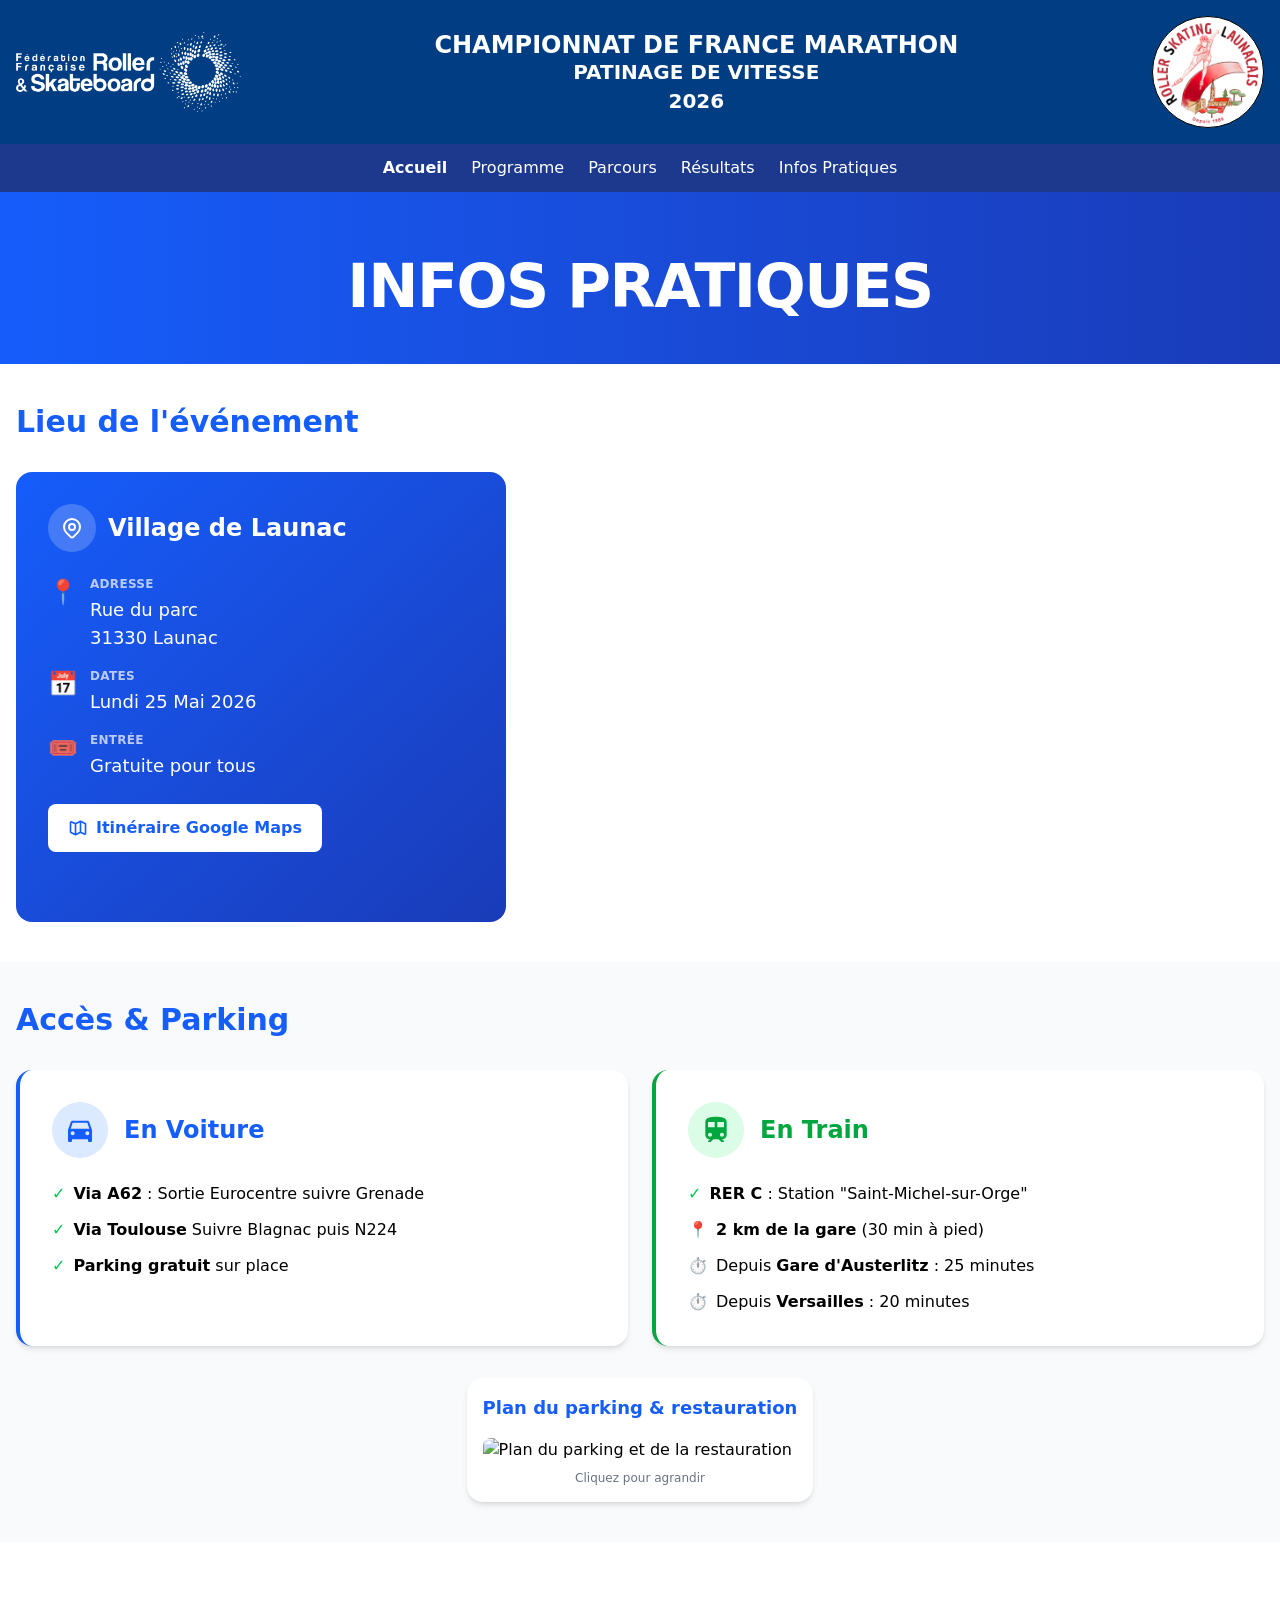
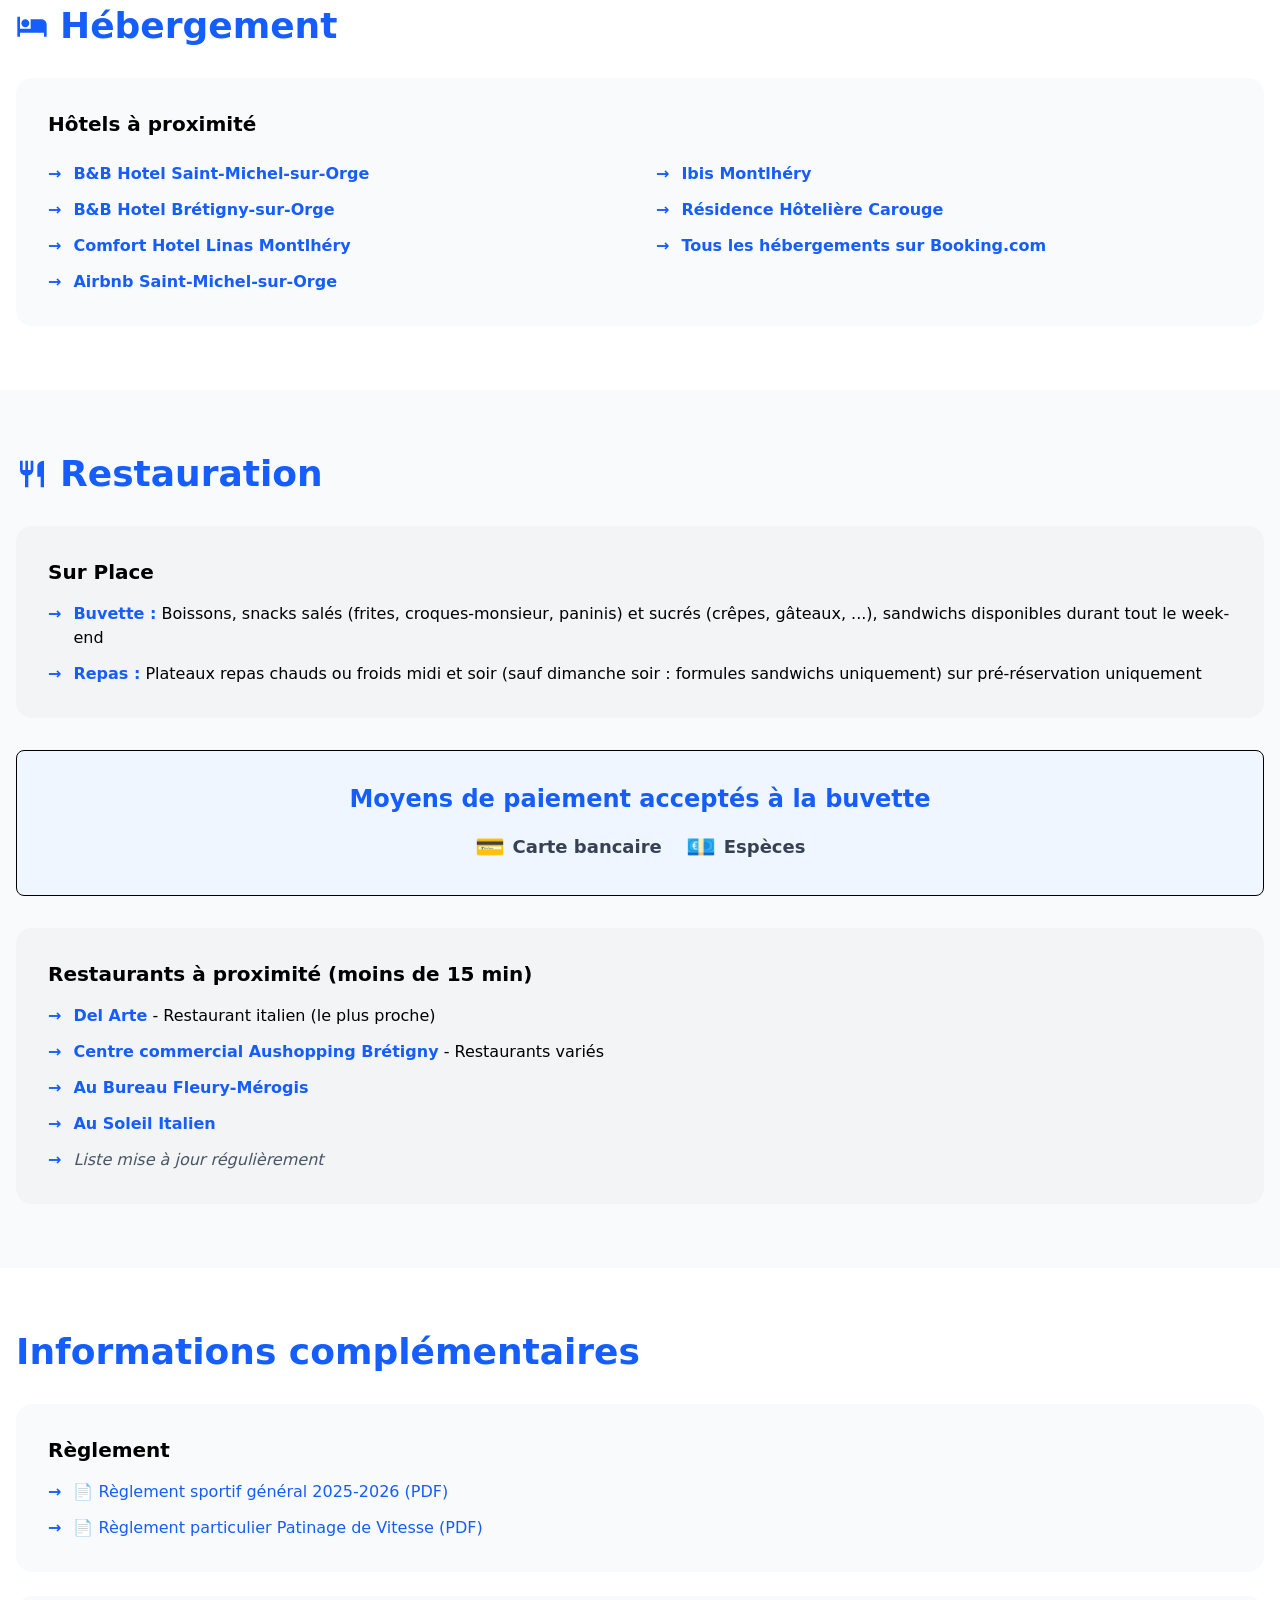
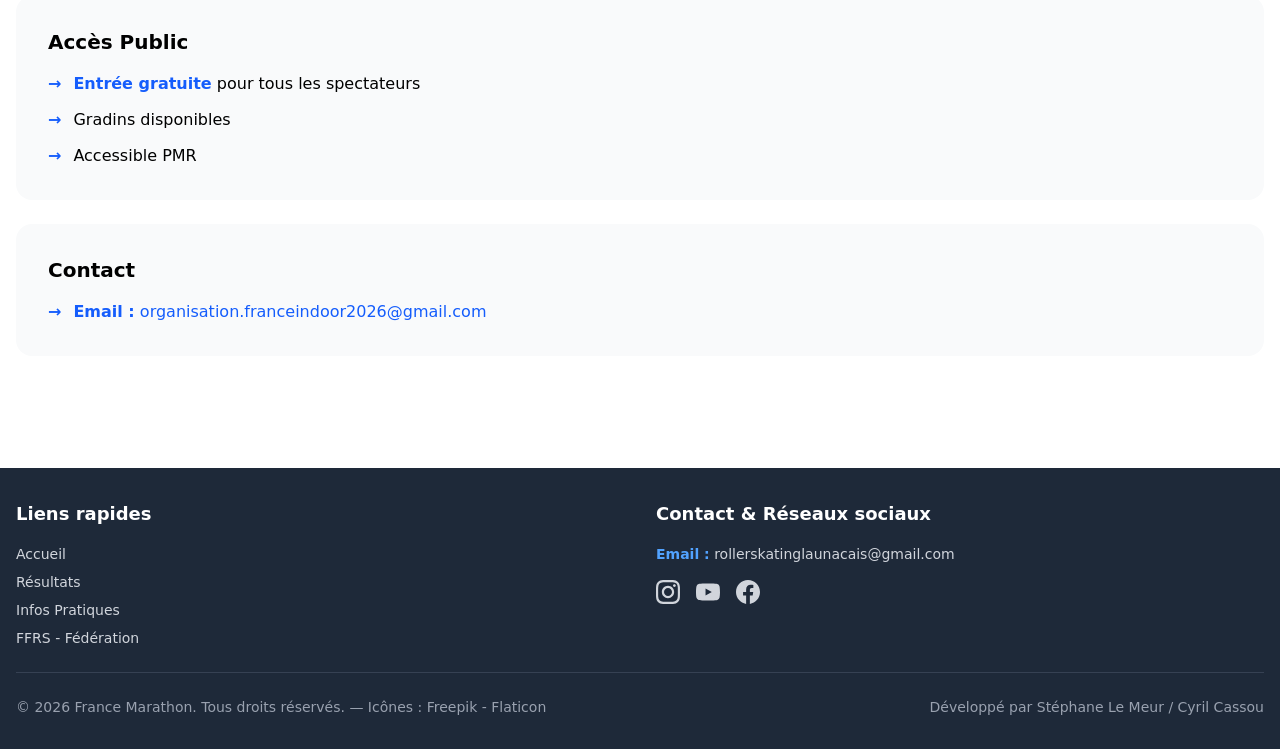
==== commit 89477125: "Add files via upload" ====
--- a/infos-pratiques.html
+++ b/infos-pratiques.html
@@ -3,7 +3,7 @@
 <head>
     <meta charset="UTF-8">
     <meta name="viewport" content="width=device-width, initial-scale=1.0">
-    <title>Infos Pratiques - France Indoor 2026</title>
+    <title>Accueil - France Marathon 2026</title>
 
     <link rel="stylesheet" href="css/tailwind.css">
     <link rel="stylesheet" href="css/style.css">
@@ -26,7 +26,7 @@
                              alt="Logo FFRS"
                              class="h-8 w-auto">
                     </a>
-                    <a href="index.html">
+                    <a href="https://www.instagram.com/roller_skating_launacais/">
                         <div class="w-12 h-12 rounded-full border border-black overflow-hidden bg-white">
                             <img src="images/logos/rsl.png"
                                  alt="Logo RSL"
@@ -59,14 +59,14 @@
                         CHAMPIONNAT DE FRANCE MARATHON
                     </span>
                     <span class="block font-bold shimmer-text text-base lg:text-xl leading-tight">
-                        ROLLER COURSE
+                        PATINAGE DE VITESSE
                     </span>
                     <span class="block font-bold shimmer-text text-base lg:text-xl leading-tight mt-1">
                         2026
                     </span>
                 </a>
 
-                <a href="index.html" class="flex-shrink-0">
+                <a href="https://www.instagram.com/roller_skating_launacais/" class="flex-shrink-0">
                     <div class="w-20 h-20 lg:w-28 lg:h-28 rounded-full border border-black overflow-hidden bg-white">
                         <img src="images/logos/rsl.png"
                              alt="Logo RSL"
@@ -91,9 +91,12 @@
                 </a>
                 <a href="programme.html" class="text-white hover:text-orange-300 transition font-medium">
                     Programme
-                
-                <a href="photos.html" class="text-white hover:text-orange-300 transition font-medium">
-                    Photos
+                </a>
+                <a href="parcours.html" class="text-white hover:text-orange-300 transition font-medium">
+                    Parcours
+                </a>
+                <a href="resultats.html" class="text-white hover:text-orange-300 transition font-medium">
+                    Résultats
                 </a>
                 <a href="infos-pratiques.html" class="text-white hover:text-orange-300 transition font-medium">
                     Infos Pratiques
@@ -129,9 +132,12 @@
                 </a>
                 <a href="programme.html" class="block py-2 px-4 rounded hover:bg-blue-800 transition">
                     Programme
-                
-                <a href="photos.html" class="block py-2 px-4 rounded hover:bg-blue-800 transition">
-                    Photos
+                </a>
+                <a href="parcours.html" class="block py-2 px-4 rounded hover:bg-blue-800 transition">
+                    Parcours
+                </a>
+                <a href="resultats.html" class="text-white hover:text-orange-300 transition font-medium">
+                    Résultats
                 </a>
                 <a href="infos-pratiques.html" class="block py-2 px-4 rounded hover:bg-blue-800 transition">
                     Infos Pratiques
@@ -579,13 +585,13 @@
                     <h3 class="text-base md:text-lg font-semibold mb-3 md:mb-4">Contact & Réseaux sociaux</h3>
                     <p class="text-gray-300 text-sm mb-4">
                         <strong class="text-blue-400">Email :</strong>
-                        <a href="mailto:organisation.franceindoor2026@gmail.com" class="text-gray-300 hover:underline break-all">
-                            organisation.franceindoor2026@gmail.com
+                        <a href="mailto:rollerskatinglaunacais@gmail.com" class="text-gray-300 hover:underline break-all">
+                            rollerskatinglaunacais@gmail.com
                         </a>
                     </p>
 
                     <div class="flex gap-4">
-                        <a href="https://www.instagram.com/rollerfranceindoor/"
+                        <a href="https://www.instagram.com/rollerfrancemarathon_2026/"
                            target="_blank"
                            rel="noopener"
                            class="text-gray-300 hover:text-pink-500 transition"
@@ -595,7 +601,7 @@
                             </svg>
                         </a>
 
-                        <a href="https://www.youtube.com/@rollerfranceindoor"
+                        <a href="https://www.youtube.com/@rollerskatinglaunacaisrsl4462"
                            target="_blank"
                            rel="noopener"
                            class="text-gray-300 hover:text-red-500 transition"
@@ -605,7 +611,7 @@
                             </svg>
                         </a>
 
-                        <a href="https://www.facebook.com/profile.php?id=61582929795793"
+                        <a href="https://www.facebook.com/rsl31"
                            target="_blank"
                            rel="noopener"
                            class="text-gray-300 hover:text-blue-500 transition"
@@ -622,12 +628,11 @@
             <div class="border-t border-gray-700 pt-4 md:pt-6">
                 <div class="flex flex-col md:flex-row justify-between items-center text-xs md:text-sm text-gray-400 gap-2">
                     <p>
-                        © 2026 France Indoor. Tous droits réservés.
+                        © 2026 France Marathon. Tous droits réservés.
                         — Icônes : <a href="https://www.flaticon.com" target="_blank" rel="noopener" class="hover:underline">Freepik - Flaticon</a>
                     </p>
                     <p>
-                        Développé par Stéphane Le Meur · Propulsé par
-                        <a href="https://laravel.com" target="_blank" rel="noopener" class="text-red-400 hover:underline">Laravel</a>
+                        Développé par Stéphane Le Meur / Cyril Cassou                        
                     </p>
                 </div>
             </div>
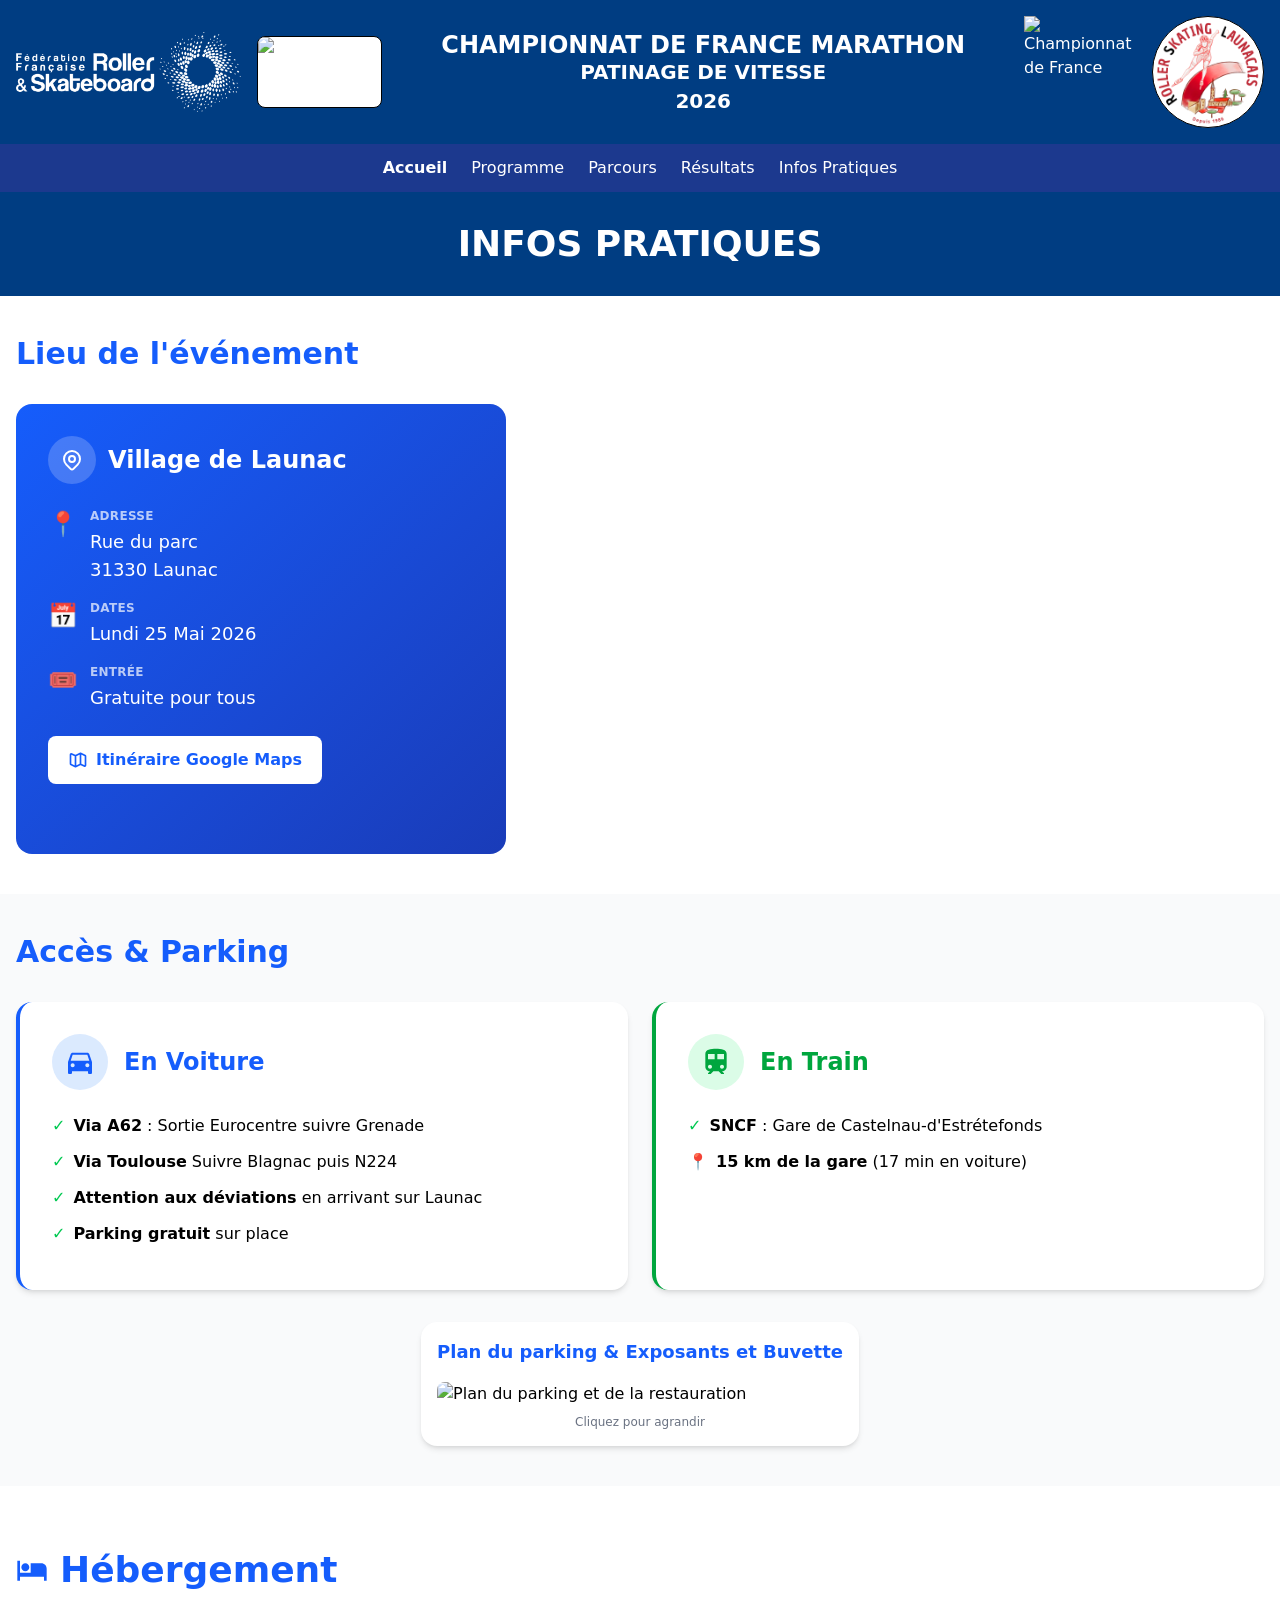
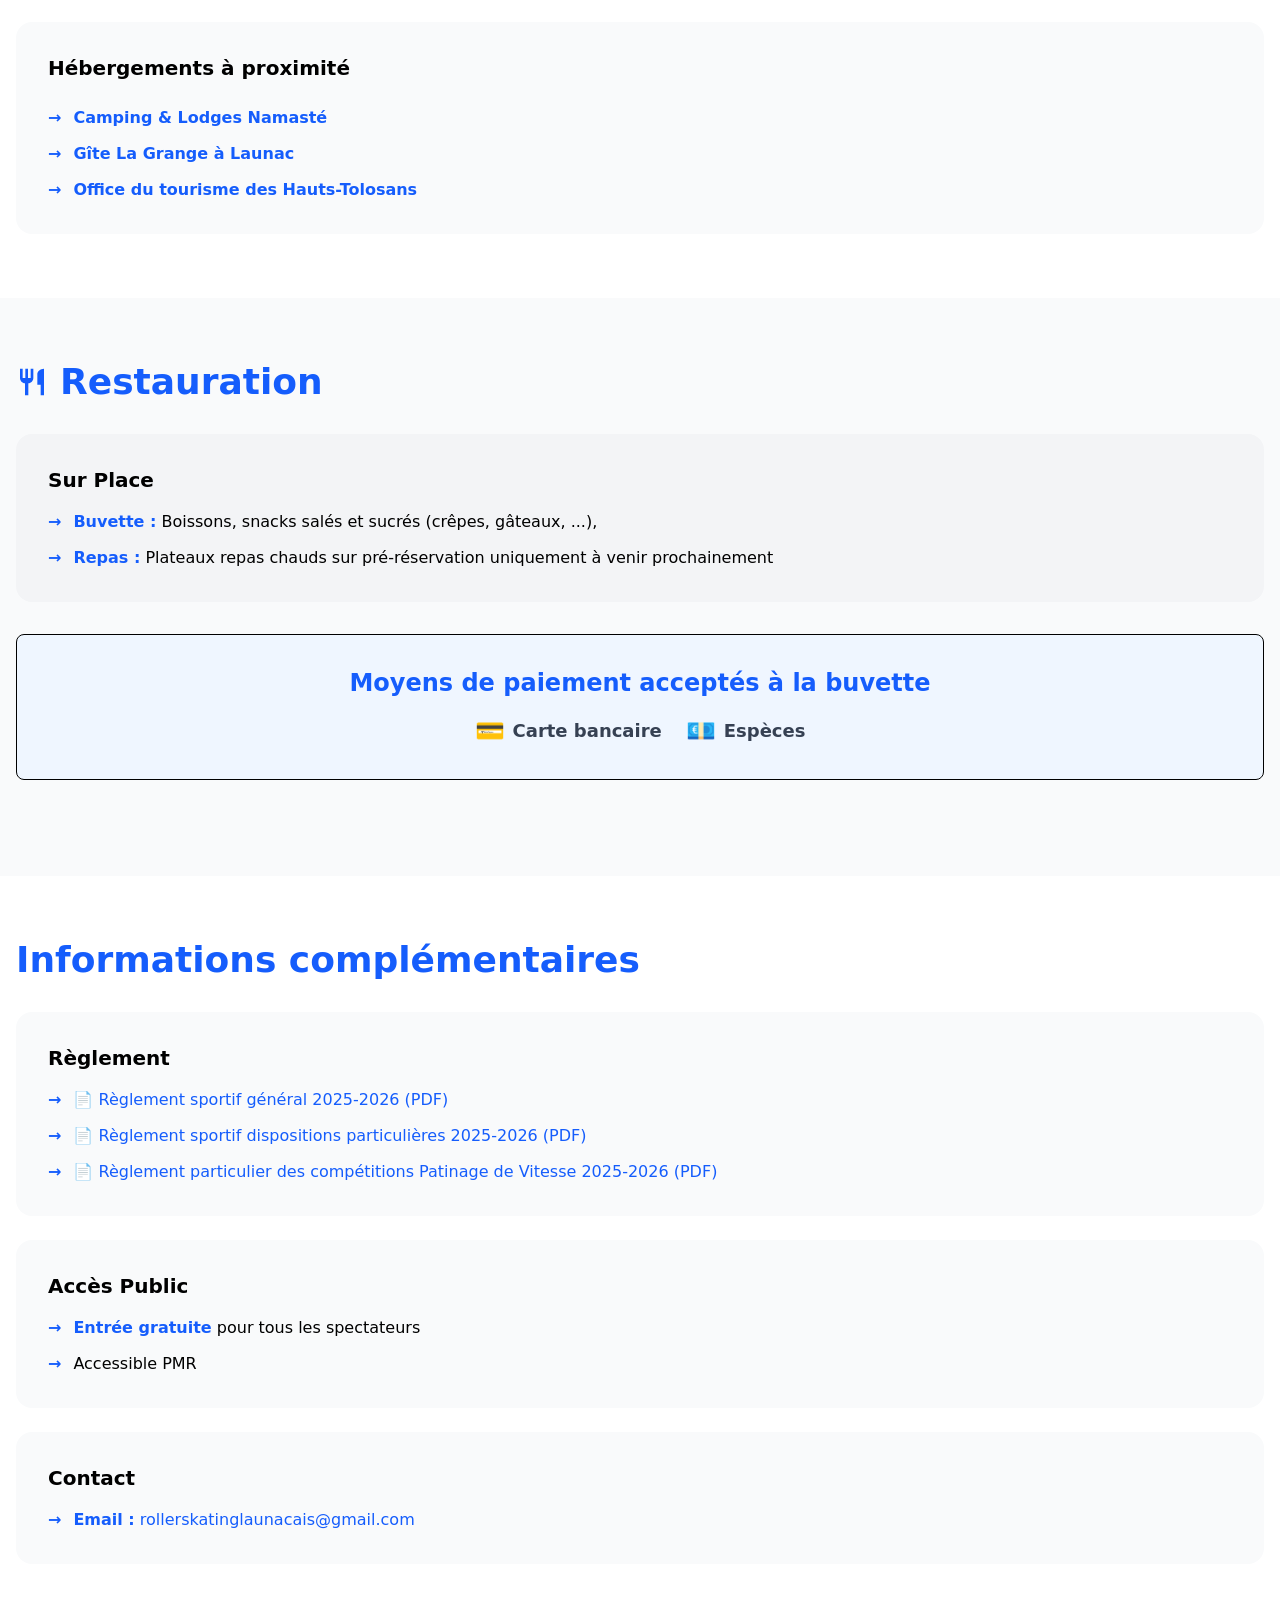
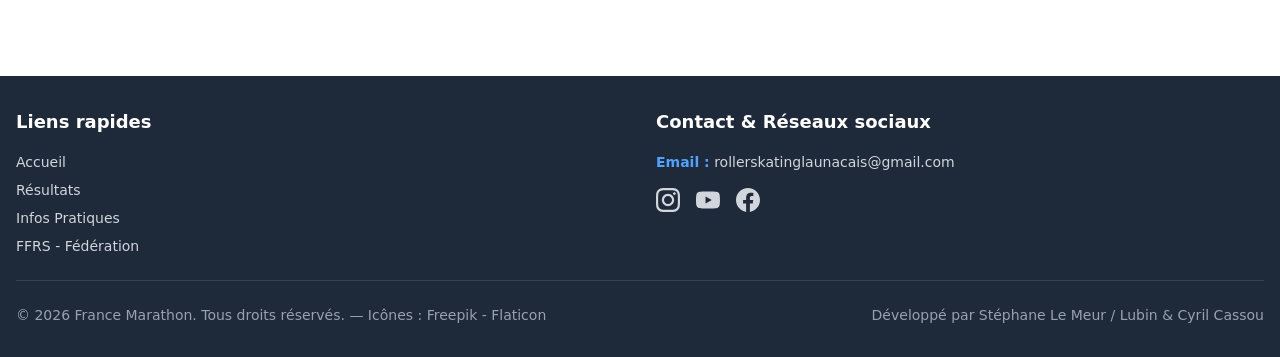
==== commit 56504b90: "Update infos-pratiques.html" ====
--- a/infos-pratiques.html
+++ b/infos-pratiques.html
@@ -11,8 +11,7 @@
     <script defer src="https://cdn.jsdelivr.net/npm/alpinejs@3.x.x/dist/cdn.min.js"></script>
 </head>
 <body class="min-h-screen bg-white">
-
-    <!-- ======================= -->
+   <!-- ======================= -->
     <!-- HEADER : Logos + Titre  -->
     <!-- ======================= -->
     <header class="bg-ffrs-blue text-white">
@@ -26,6 +25,13 @@
                              alt="Logo FFRS"
                              class="h-8 w-auto">
                     </a>
+                    
+                <div class="w-12 h-12 rounded-full border border-black overflow-hidden bg-white">
+                    <img src="images/logos/logo CdF marathon.png" alt="cdf marathon" class="w-full h-full object-cover">
+                </div>
+                <div class="w-12 h-12">
+                    <img src="images/logos/championnat-de-france.webp" alt="Championnat de France" class="w-full h-full object-cover">
+                </div> 
                     <a href="https://www.instagram.com/roller_skating_launacais/">
                         <div class="w-12 h-12 rounded-full border border-black overflow-hidden bg-white">
                             <img src="images/logos/rsl.png"
@@ -40,7 +46,7 @@
                         CHAMPIONNAT DE FRANCE MARATHON
                     </span>
                     <span class="block font-bold shimmer-text text-xs leading-tight">
-                        ROLLER COURSE 2026
+                        PATINAGE DE VITESSE 2026
                     </span>
                 </a>
             </div>
@@ -53,6 +59,10 @@
                          alt="Logo FFRS"
                          class="h-16 lg:h-20 w-auto">
                 </a>
+                
+                <div class="w-18 h-18 lg:w-24 lg:h-24 rounded-lg border border-black overflow-hidden bg-white">
+                    <img src="images/logos/logo CdF marathon.png" alt="cdf marathon" class="w-full h-full object-cover">
+                </div>
 
                 <a href="index.html" class="flex-1 text-center no-underline">
                     <span class="block font-bold shimmer-text text-lg lg:text-2xl leading-tight">
@@ -65,7 +75,10 @@
                         2026
                     </span>
                 </a>
-
+                <div class="w-20 h-20 lg:w-28 lg:h-28">
+                    <img src="images/logos/championnat-de-france.webp" alt="Championnat de France" class="w-full h-full object-cover">
+                </div>           
+                
                 <a href="https://www.instagram.com/roller_skating_launacais/" class="flex-shrink-0">
                     <div class="w-20 h-20 lg:w-28 lg:h-28 rounded-full border border-black overflow-hidden bg-white">
                         <img src="images/logos/rsl.png"
@@ -77,7 +90,6 @@
             </div>
         </div>
     </header>
-
     <!-- ======================= -->
     <!-- NAV : Navigation        -->
     <!-- ======================= -->
@@ -136,7 +148,7 @@
                 <a href="parcours.html" class="block py-2 px-4 rounded hover:bg-blue-800 transition">
                     Parcours
                 </a>
-                <a href="resultats.html" class="text-white hover:text-orange-300 transition font-medium">
+                <a href="resultats.html" class="block py-2 px-4 rounded hover:bg-blue-800 transition">
                     Résultats
                 </a>
                 <a href="infos-pratiques.html" class="block py-2 px-4 rounded hover:bg-blue-800 transition">
@@ -154,9 +166,9 @@
     <main>
 
         <!-- Page Header -->
-        <section class="bg-gradient-to-r from-blue-600 to-blue-800 text-white pt-8 md:pt-16 pb-6 md:pb-12 text-center">
+        <section class="bg-ffrs-blue text-white py-8 md:py-12 text-center">
             <div class="container mx-auto px-4">
-                <h1 class="text-3xl md:text-5xl lg:text-6xl font-black uppercase tracking-tight">
+                <h1 class="text-2xl md:text-4xl lg:text-5xl font-black uppercase">
                     Infos Pratiques
                 </h1>
             </div>
@@ -267,6 +279,10 @@
                             </p>
                             <p class="flex items-start gap-2 text-sm md:text-base">
                                 <span class="text-green-500 font-bold">✓</span>
+                                <span><strong>Attention aux déviations</strong> en arrivant sur Launac</span>
+                            </p>
+                            <p class="flex items-start gap-2 text-sm md:text-base">
+                                <span class="text-green-500 font-bold">✓</span>
                                 <span><strong>Parking gratuit</strong> sur place</span>
                             </p>
                             <p class="flex items-start gap-2 text-sm md:text-base">                                                            
@@ -288,20 +304,12 @@
                         <div class="space-y-3">
                             <p class="flex items-start gap-2 text-sm md:text-base">
                                 <span class="text-green-500 font-bold">✓</span>
-                                <span><strong>RER C</strong> : Station "Saint-Michel-sur-Orge"</span>
+                                <span><strong>SNCF</strong> : Gare de Castelnau-d'Estrétefonds</span>
                             </p>
                             <p class="flex items-start gap-2 text-sm md:text-base">
                                 <span>📍</span>
-                                <span><strong>2 km de la gare</strong> (30 min à pied)</span>
-                            </p>
-                            <p class="flex items-start gap-2 text-sm md:text-base">
-                                <span>⏱️</span>
-                                <span>Depuis <strong>Gare d'Austerlitz</strong> : 25 minutes</span>
-                            </p>
-                            <p class="flex items-start gap-2 text-sm md:text-base">
-                                <span>⏱️</span>
-                                <span>Depuis <strong>Versailles</strong> : 20 minutes</span>
-                            </p>
+                                <span><strong>15 km de la gare</strong> (17 min en voiture)</span>
+                            </p>                            
                         </div>
                     </div>
                 </div>
@@ -310,9 +318,9 @@
                 <div class="grid grid-cols-1 md:grid-cols-1 gap-6">
                    
                     <div class="bg-white p-4 rounded-2xl shadow-md mx-auto">
-                        <h4 class="text-lg font-bold text-blue-600 mb-4 text-center">Plan du parking & restauration</h4>
-                        <a href="images/parking-gymnase-restauration.png" target="_blank" class="block">
-                            <img src="images/parking-gymnase-restauration.png"
+                        <h4 class="text-lg font-bold text-blue-600 mb-4 text-center">Plan du parking & Exposants et Buvette</h4>
+                        <a href="images/parking.PNG" target="_blank" class="block">
+                            <img src="images/parking.PNG"
                                  alt="Plan du parking et de la restauration"
                                  class="w-full rounded-lg hover:opacity-90 transition cursor-zoom-in">
                         </a>
@@ -335,24 +343,23 @@
                 </div>
 
                 <div class="bg-gray-50 p-4 md:p-8 rounded-xl md:rounded-2xl">
-                    <h4 class="text-lg md:text-xl font-bold mb-4 md:mb-6">Hôtels à proximité</h4>
+                    <h4 class="text-lg md:text-xl font-bold mb-4 md:mb-6">Hébergements à proximité</h4>
 
                     <div class="grid grid-cols-1 md:grid-cols-2 gap-x-8 gap-y-3">
                         <div class="space-y-3">
                             <div class="flex items-start">
                                 <span class="text-blue-600 font-bold mr-2 md:mr-3">→</span>
                                 <span class="text-sm md:text-base">
-                                    <a href="https://www.hotel-bb.com/fr/hotel/saint-michel-sur-orge" target="_blank" rel="noopener" class="text-blue-600 hover:underline">
-                                        <strong>B&B Hotel Saint-Michel-sur-Orge</strong>
-                                    </a>
-                                </span>
-                            </div>
-
+                                    <a href="https://www.camping-namaste.com/fr/" target="_blank" rel="noopener" class="text-blue-600 hover:underline">
+                                        <strong>Camping & Lodges Namasté</strong>
+                                    </a>
+                                </span>
+                            </div>
                             <div class="flex items-start">
                                 <span class="text-blue-600 font-bold mr-2 md:mr-3">→</span>
                                 <span class="text-sm md:text-base">
-                                    <a href="https://www.hotel-bb.com/fr/hotel/bretigny-sur-orge" target="_blank" rel="noopener" class="text-blue-600 hover:underline">
-                                        <strong>B&B Hotel Brétigny-sur-Orge</strong>
+                                    <a href="https://tourisme.hautstolosans.fr/fr/diffusio/hebergements-locatifs/gite-la-grange-launac_TFOHLOMID031V510F1A" target="_blank" rel="noopener" class="text-blue-600 hover:underline">
+                                        <strong>Gîte La Grange à Launac</strong>
                                     </a>
                                 </span>
                             </div>
@@ -360,49 +367,12 @@
                             <div class="flex items-start">
                                 <span class="text-blue-600 font-bold mr-2 md:mr-3">→</span>
                                 <span class="text-sm md:text-base">
-                                    <a href="https://www.choicehotels.com/fr-fr/france/linas/comfort-inn-hotels/fr525" target="_blank" rel="noopener" class="text-blue-600 hover:underline">
-                                        <strong>Comfort Hotel Linas Montlhéry</strong>
-                                    </a>
-                                </span>
-                            </div>
-
-                            <div class="flex items-start">
-                                <span class="text-blue-600 font-bold mr-2 md:mr-3">→</span>
-                                <span class="text-sm md:text-base">
-                                    <a href="https://www.airbnb.fr/s/Saint~Michel~sur~Orge/homes?checkin=2026-02-20&checkout=2026-02-22" target="_blank" rel="noopener" class="text-blue-600 hover:underline">
-                                        <strong>Airbnb Saint-Michel-sur-Orge</strong>
-                                    </a>
-                                </span>
-                            </div>
-                        </div>
-
-                        <div class="space-y-3">
-                            <div class="flex items-start">
-                                <span class="text-blue-600 font-bold mr-2 md:mr-3">→</span>
-                                <span class="text-sm md:text-base">
-                                    <a href="https://all.accor.com/hotel/A345/index.fr.shtml" target="_blank" rel="noopener" class="text-blue-600 hover:underline">
-                                        <strong>Ibis Montlhéry</strong>
-                                    </a>
-                                </span>
-                            </div>
-
-                            <div class="flex items-start">
-                                <span class="text-blue-600 font-bold mr-2 md:mr-3">→</span>
-                                <span class="text-sm md:text-base">
-                                    <a href="https://www.residencecarouge.fr/fr/index.php" target="_blank" rel="noopener" class="text-blue-600 hover:underline">
-                                        <strong>Résidence Hôtelière Carouge</strong>
-                                    </a>
-                                </span>
-                            </div>
-
-                            <div class="flex items-start">
-                                <span class="text-blue-600 font-bold mr-2 md:mr-3">→</span>
-                                <span class="text-sm md:text-base">
-                                    <a href="https://www.booking.com/searchresults.fr.html?ss=Gymnase+des+Mares+Yvon&ssne=Saint-Michel-sur-Orge&ssne_untouched=Saint-Michel-sur-Orge&dest_id=ChIJDdi97kLZ5UcR52Xs27LD1X4&dest_type=latlong&latitude=48.6272069&longitude=2.3271593&checkin=2026-02-20&checkout=2026-02-22&group_adults=1&no_rooms=1&group_children=0" target="_blank" rel="noopener" class="text-blue-600 hover:underline">
-                                        <strong>Tous les hébergements sur Booking.com</strong>
-                                    </a>
-                                </span>
-                            </div>
+                                    <a href="https://tourisme.hautstolosans.fr/fr/dormir/gites-et-meubles?wei0%5Bid0%5D=%7CLiGitesV01%7CDefaut%7C21%7C2%7CMoGitesV01%7C%7C%7C%7C%7CFA" target="_blank" rel="noopener" class="text-blue-600 hover:underline">
+                                        <strong>Office du tourisme des Hauts-Tolosans</strong>
+                                    </a>
+                                </span>
+                            </div>
+
                         </div>
                     </div>
                 </div>
@@ -426,11 +396,11 @@
                     <ul class="space-y-2 md:space-y-3">
                         <li class="flex items-start">
                             <span class="text-blue-600 font-bold mr-2 md:mr-3">→</span>
-                            <span class="text-sm md:text-base"><strong class="text-blue-600">Buvette :</strong> Boissons, snacks salés (frites, croques-monsieur, paninis) et sucrés (crêpes, gâteaux, ...), sandwichs disponibles durant tout le week-end</span>
+                            <span class="text-sm md:text-base"><strong class="text-blue-600">Buvette :</strong> Boissons, snacks salés et sucrés (crêpes, gâteaux, ...),</span>
                         </li>
                         <li class="flex items-start">
                             <span class="text-blue-600 font-bold mr-2 md:mr-3">→</span>
-                            <span class="text-sm md:text-base"><strong class="text-blue-600">Repas :</strong> Plateaux repas chauds ou froids midi et soir (sauf dimanche soir : formules sandwichs uniquement) sur pré-réservation uniquement</span>
+                            <span class="text-sm md:text-base"><strong class="text-blue-600">Repas :</strong> Plateaux repas chauds sur pré-réservation uniquement à venir prochainement</span>
                         </li>
                     </ul>
                 </div>
@@ -451,47 +421,6 @@
                     </div>
                 </div>
 
-                <div class="bg-gray-100 p-4 md:p-8 rounded-xl md:rounded-2xl">
-                    <h4 class="text-lg md:text-xl font-bold mb-3 md:mb-4">Restaurants à proximité (moins de 15 min)</h4>
-                    <ul class="space-y-2 md:space-y-3">
-                        <li class="flex items-start">
-                            <span class="text-blue-600 font-bold mr-2 md:mr-3">→</span>
-                            <span class="text-sm md:text-base">
-                                <a href="https://www.delarte.fr/store-finder/150001" target="_blank" rel="noopener" class="text-blue-600 hover:underline">
-                                    <strong>Del Arte</strong>
-                                </a> - Restaurant italien (le plus proche)
-                            </span>
-                        </li>
-                        <li class="flex items-start">
-                            <span class="text-blue-600 font-bold mr-2 md:mr-3">→</span>
-                            <span class="text-sm md:text-base">
-                                <a href="https://bretigny.aushopping.com/restaurants" target="_blank" rel="noopener" class="text-blue-600 hover:underline">
-                                    <strong>Centre commercial Aushopping Brétigny</strong>
-                                </a> - Restaurants variés
-                            </span>
-                        </li>
-                        <li class="flex items-start">
-                            <span class="text-blue-600 font-bold mr-2 md:mr-3">→</span>
-                            <span class="text-sm md:text-base">
-                                <a href="https://www.aubureau.fr/restaurant-brasserie/au-bureau-fleury-merogis" target="_blank" rel="noopener" class="text-blue-600 hover:underline">
-                                    <strong>Au Bureau Fleury-Mérogis</strong>
-                                </a>
-                            </span>
-                        </li>
-                        <li class="flex items-start">
-                            <span class="text-blue-600 font-bold mr-2 md:mr-3">→</span>
-                            <span class="text-sm md:text-base">
-                                <a href="https://www.ausoleilitalien.fr/" target="_blank" rel="noopener" class="text-blue-600 hover:underline">
-                                    <strong>Au Soleil Italien</strong>
-                                </a>
-                            </span>
-                        </li>
-                        <li class="flex items-start">
-                            <span class="text-blue-600 font-bold mr-2 md:mr-3">→</span>
-                            <span class="text-gray-600 italic text-sm md:text-base">Liste mise à jour régulièrement</span>
-                        </li>
-                    </ul>
-                </div>
             </div>
         </section>
 
@@ -517,8 +446,16 @@
                             <li class="flex items-start">
                                 <span class="text-blue-600 font-bold mr-2 md:mr-3">→</span>
                                 <span class="text-sm md:text-base">
-                                    <a href="PATINAGE-DE-VITESSE-Reglement-particulier-2025-2026.pdf" target="_blank" class="text-blue-600 hover:underline font-medium">
-                                        📄 Règlement particulier Patinage de Vitesse (PDF)
+                                    <a href="PATINAGE-DE-VITESSE-Reglement-Sportif-Dispositions-particulieres-25-26.pdf" target="_blank" class="text-blue-600 hover:underline font-medium">
+                                        📄 Règlement sportif dispositions particulières 2025-2026 (PDF)
+                                    </a>
+                                </span>
+                            </li>
+                            <li class="flex items-start">
+                                <span class="text-blue-600 font-bold mr-2 md:mr-3">→</span>
+                                <span class="text-sm md:text-base">
+                                    <a href="PATINAGE-DE-VITESSE-Reglement-particulier-des-competitions-25-26.pdf" target="_blank" class="text-blue-600 hover:underline font-medium">
+                                        📄 Règlement particulier des compétitions Patinage de Vitesse 2025-2026 (PDF)
                                     </a>
                                 </span>
                             </li>
@@ -534,10 +471,6 @@
                             </li>
                             <li class="flex items-start">
                                 <span class="text-blue-600 font-bold mr-2 md:mr-3">→</span>
-                                <span class="text-sm md:text-base">Gradins disponibles</span>
-                            </li>
-                            <li class="flex items-start">
-                                <span class="text-blue-600 font-bold mr-2 md:mr-3">→</span>
                                 <span class="text-sm md:text-base">Accessible PMR</span>
                             </li>
                         </ul>
@@ -550,8 +483,8 @@
                                 <span class="text-blue-600 font-bold mr-2 md:mr-3">→</span>
                                 <span class="text-sm md:text-base">
                                     <strong class="text-blue-600">Email :</strong>
-                                    <a href="mailto:organisation.franceindoor2026@gmail.com" class="text-blue-600 hover:underline break-all">
-                                        organisation.franceindoor2026@gmail.com
+                                    <a href="mailto:rollerskatinglaunacais@gmail.com" class="text-blue-600 hover:underline break-all">
+                                        rollerskatinglaunacais@gmail.com
                                     </a>
                                 </span>
                             </li>
@@ -632,7 +565,7 @@
                         — Icônes : <a href="https://www.flaticon.com" target="_blank" rel="noopener" class="hover:underline">Freepik - Flaticon</a>
                     </p>
                     <p>
-                        Développé par Stéphane Le Meur / Cyril Cassou                        
+                        Développé par Stéphane Le Meur / Lubin & Cyril Cassou                        
                     </p>
                 </div>
             </div>
@@ -641,4 +574,4 @@
     </footer>
 
 </body>
-</html>+</html>
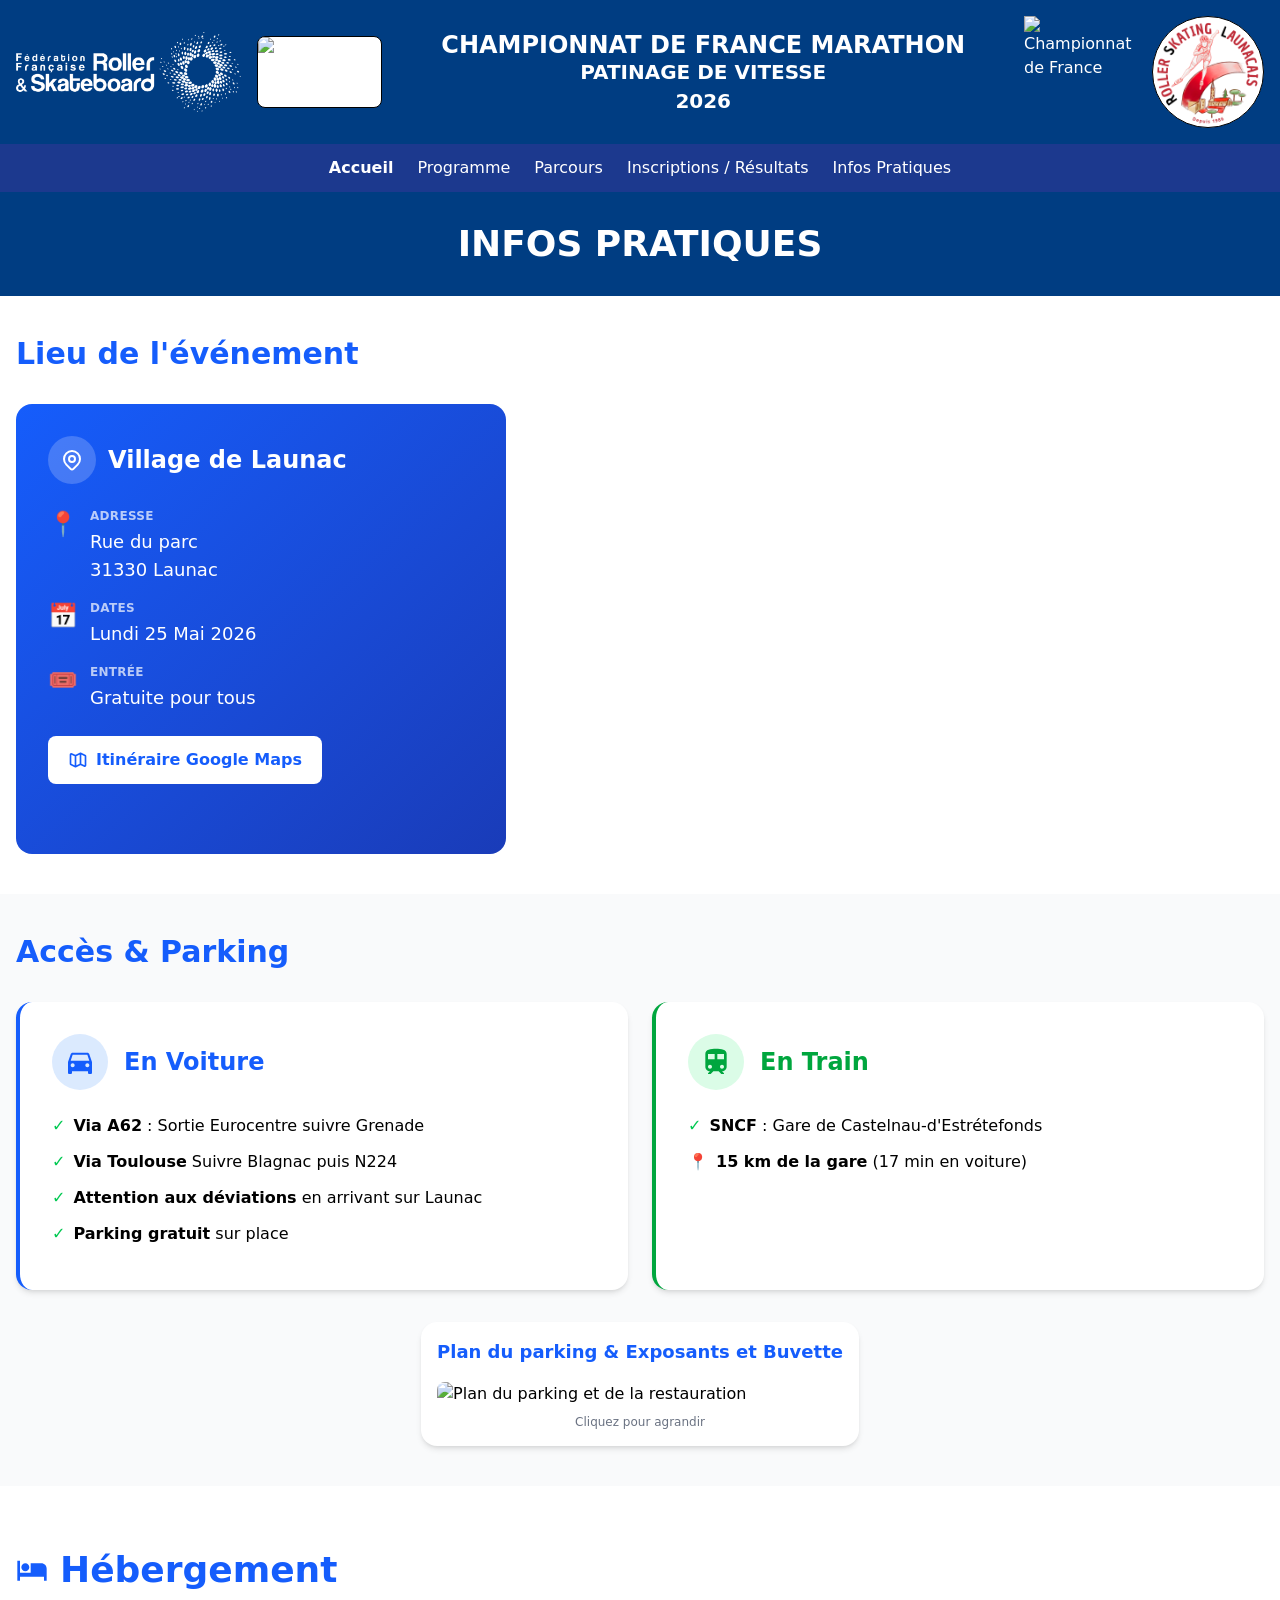
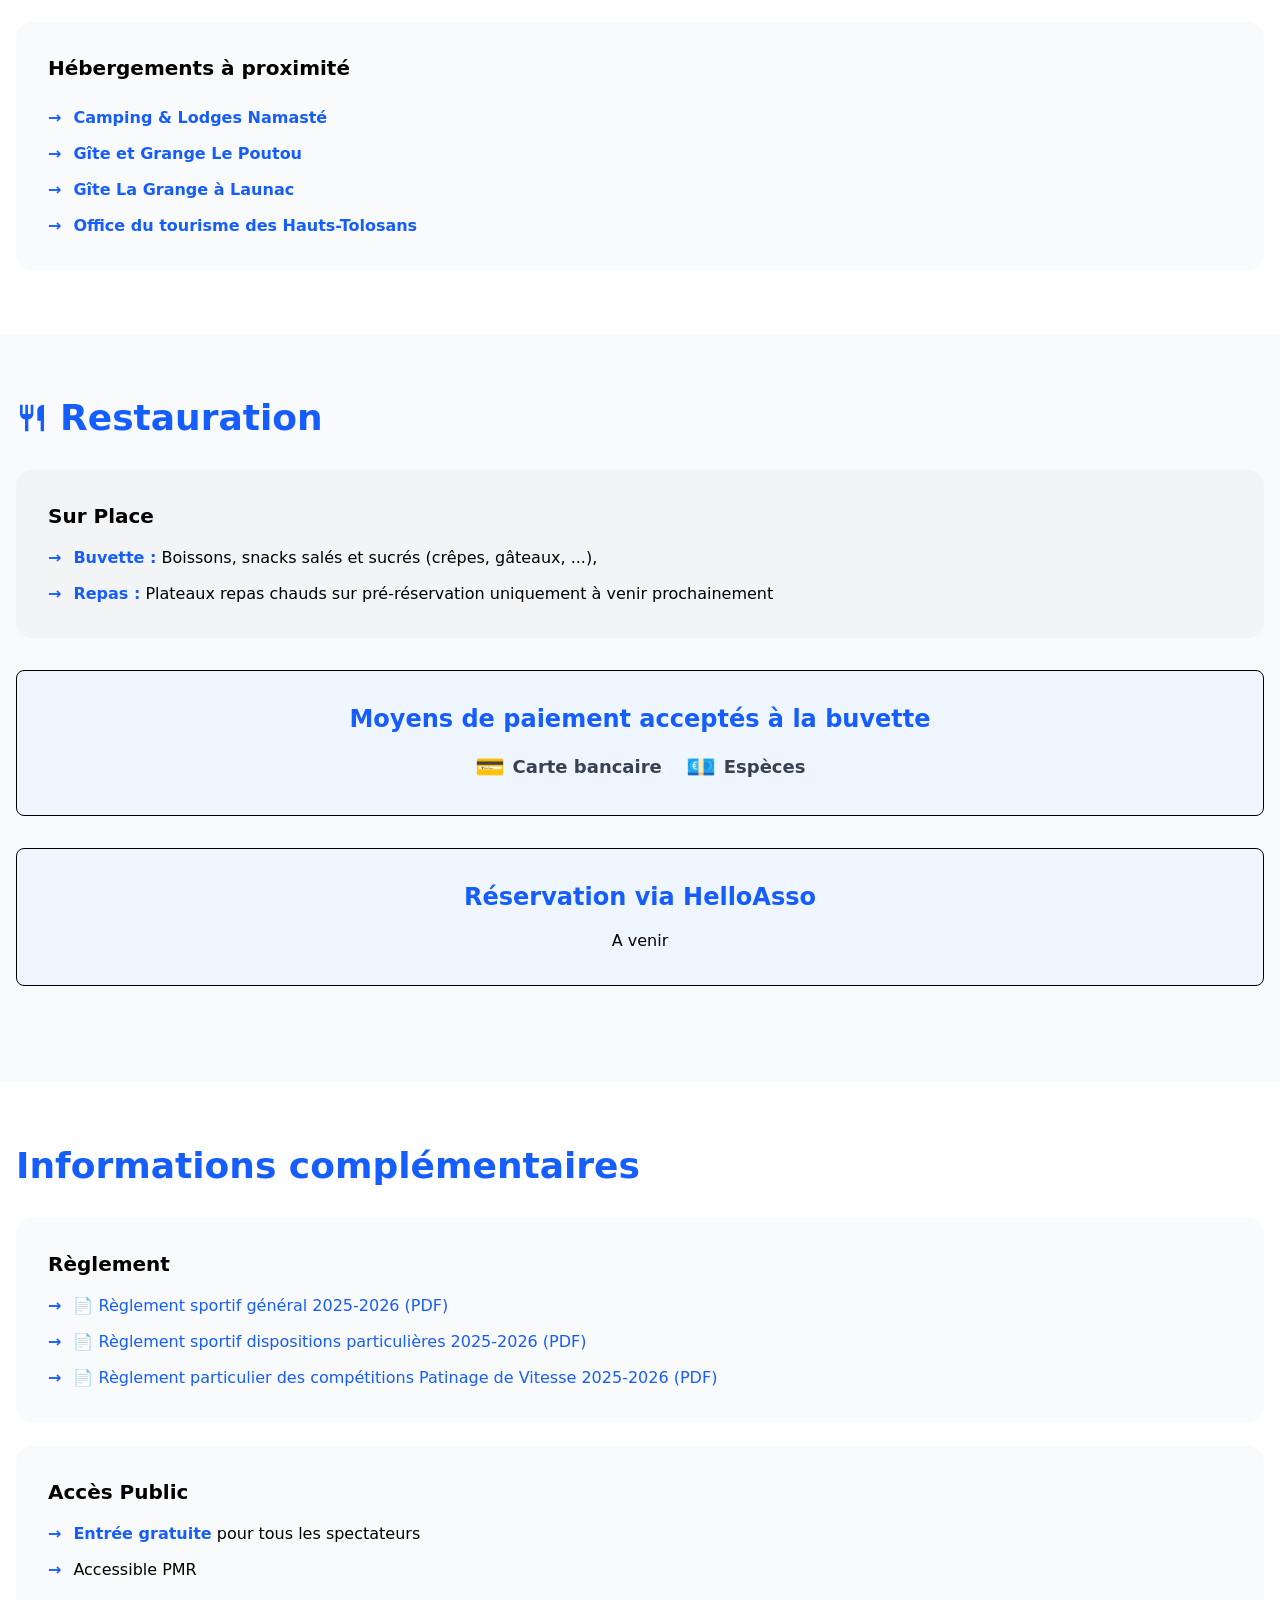
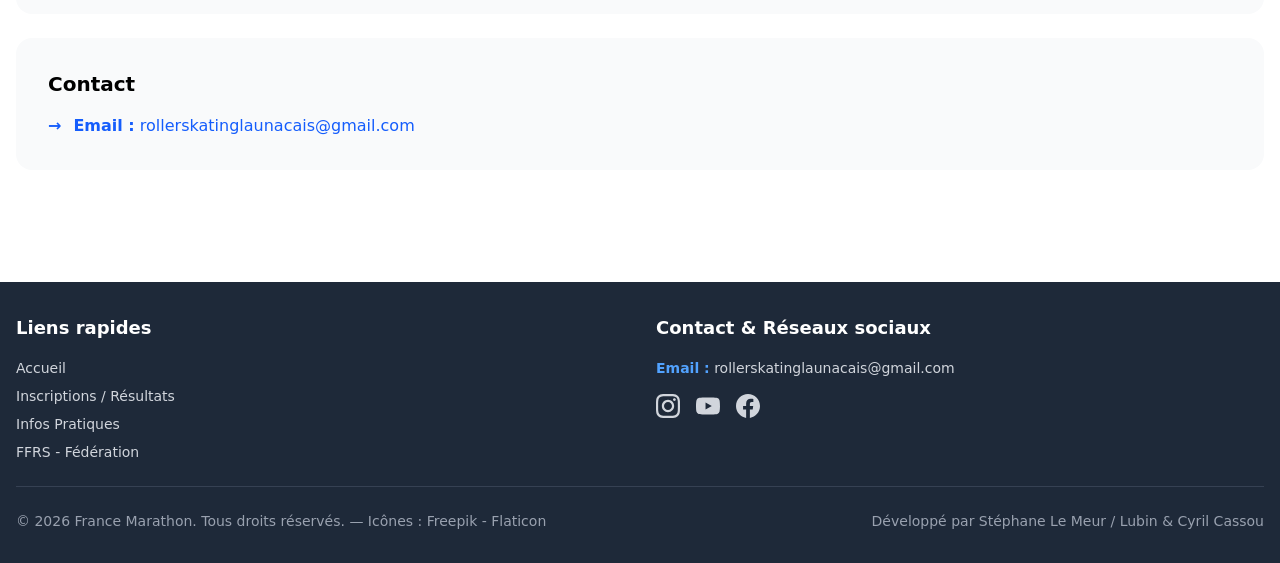
==== commit 81982748: "Update infos-pratiques.html" ====
--- a/infos-pratiques.html
+++ b/infos-pratiques.html
@@ -108,7 +108,7 @@
                     Parcours
                 </a>
                 <a href="resultats.html" class="text-white hover:text-orange-300 transition font-medium">
-                    Résultats
+                    Inscriptions / Résultats
                 </a>
                 <a href="infos-pratiques.html" class="text-white hover:text-orange-300 transition font-medium">
                     Infos Pratiques
@@ -149,7 +149,7 @@
                     Parcours
                 </a>
                 <a href="resultats.html" class="block py-2 px-4 rounded hover:bg-blue-800 transition">
-                    Résultats
+                    Inscriptions / Résultats
                 </a>
                 <a href="infos-pratiques.html" class="block py-2 px-4 rounded hover:bg-blue-800 transition">
                     Infos Pratiques
@@ -355,6 +355,14 @@
                                     </a>
                                 </span>
                             </div>
+							<div class="flex items-start">
+                                <span class="text-blue-600 font-bold mr-2 md:mr-3">→</span>
+                                <span class="text-sm md:text-base">
+                                    <a href="https://www.hautegaronnetourisme.com/hebergements/gite-grange-le-poutou/" target="_blank" rel="noopener" class="text-blue-600 hover:underline">
+                                        <strong>Gîte et Grange Le Poutou</strong>
+                                    </a>
+                                </span>
+                            </div>
                             <div class="flex items-start">
                                 <span class="text-blue-600 font-bold mr-2 md:mr-3">→</span>
                                 <span class="text-sm md:text-base">
@@ -421,6 +429,16 @@
                     </div>
                 </div>
 
+				<div class="rounded-lg p-4 md:p-8 text-center mb-4 md:mb-8 bg-blue-50 border border-blue-200">
+                    <h3 class="text-xl md:text-2xl font-bold text-blue-600 mb-3 md:mb-4">
+                        Réservation via HelloAsso
+                    </h3>
+                    <div>
+                        <span>A venir</span>
+                    </div>
+
+                </div>
+
             </div>
         </section>
 
@@ -508,7 +526,7 @@
                     <h3 class="text-base md:text-lg font-semibold mb-3 md:mb-4">Liens rapides</h3>
                     <ul class="space-y-2 text-sm">
                         <li><a href="index.html" class="text-gray-300 hover:text-blue-400 transition-colors">Accueil</a></li>
-                        <li><a href="resultats.html" class="text-gray-300 hover:text-blue-400 transition-colors">Résultats</a></li>
+                        <li><a href="resultats.html" class="text-gray-300 hover:text-blue-400 transition-colors">Inscriptions / Résultats</a></li>
                         <li><a href="infos-pratiques.html" class="text-gray-300 hover:text-blue-400 transition-colors">Infos Pratiques</a></li>
                         <li><a href="https://ffroller-skateboard.fr" target="_blank" rel="noopener" class="text-gray-300 hover:text-blue-400 transition-colors">FFRS - Fédération</a></li>
                     </ul>
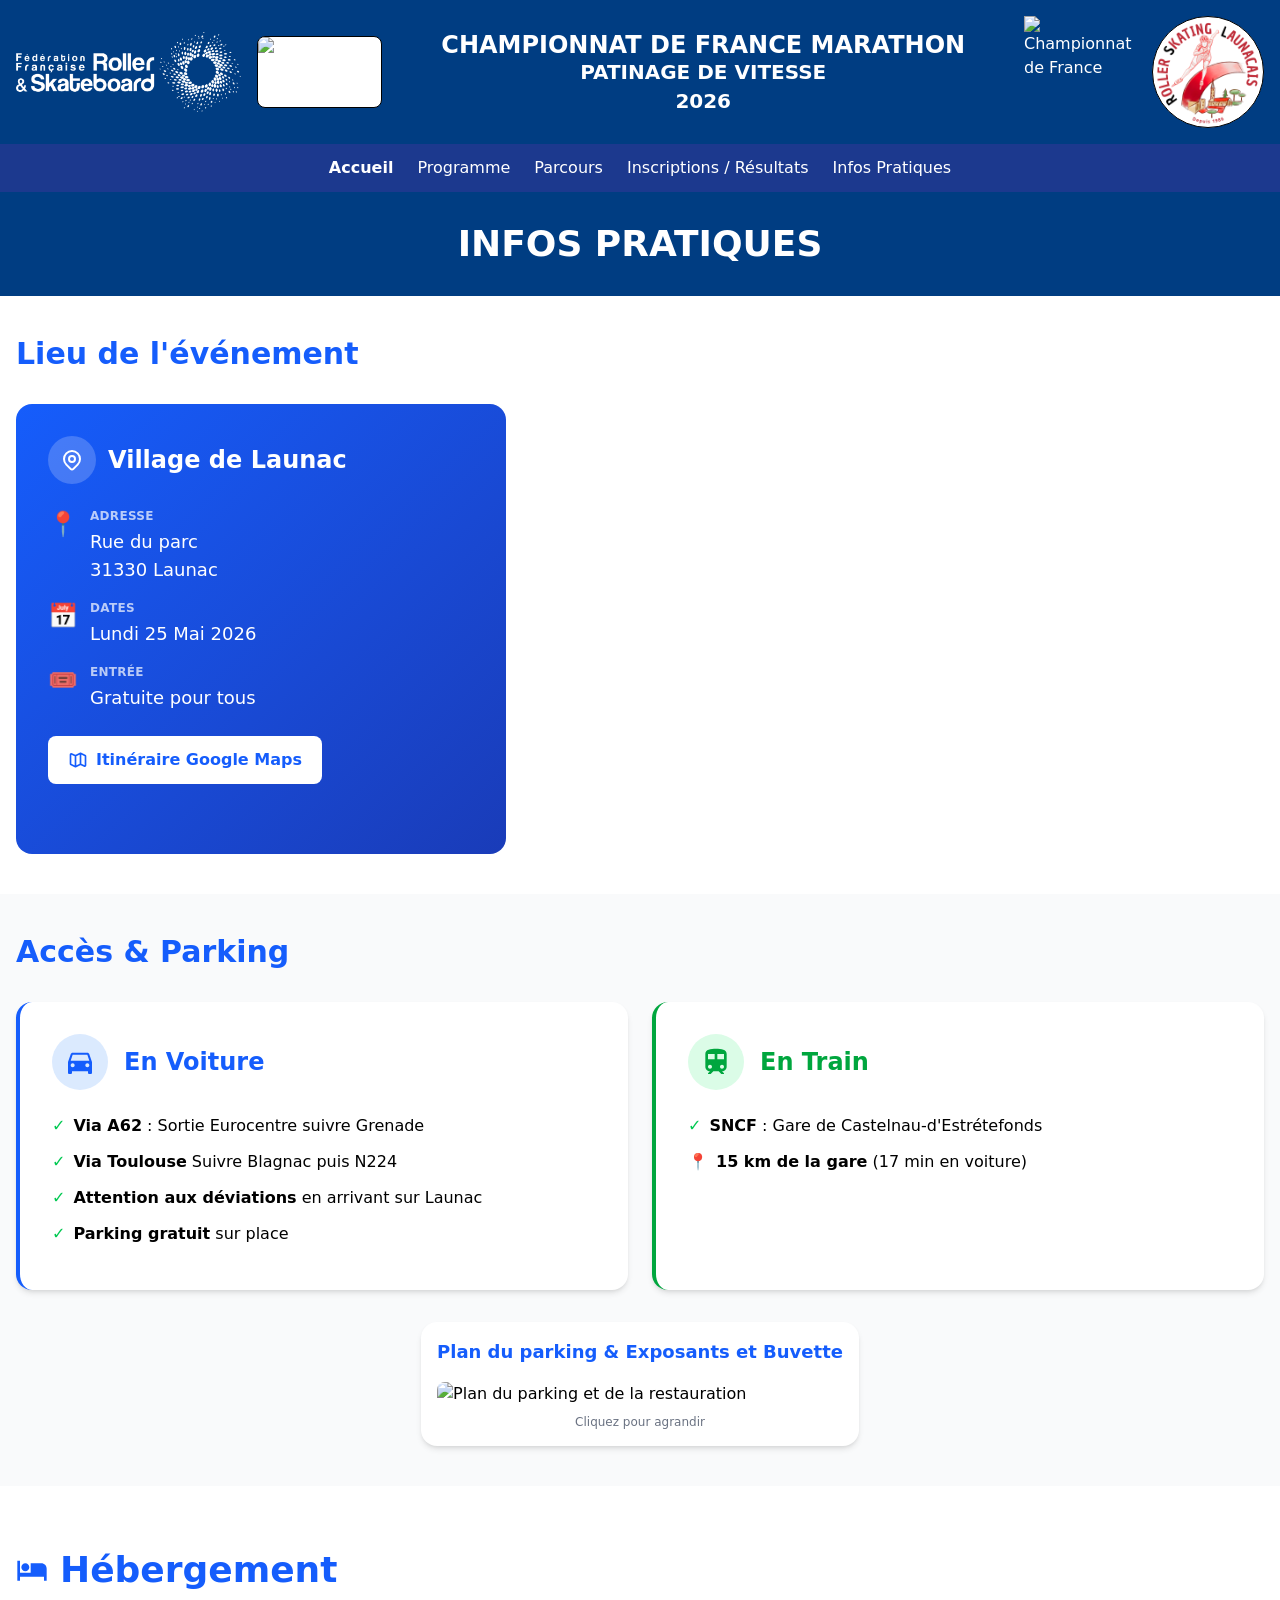
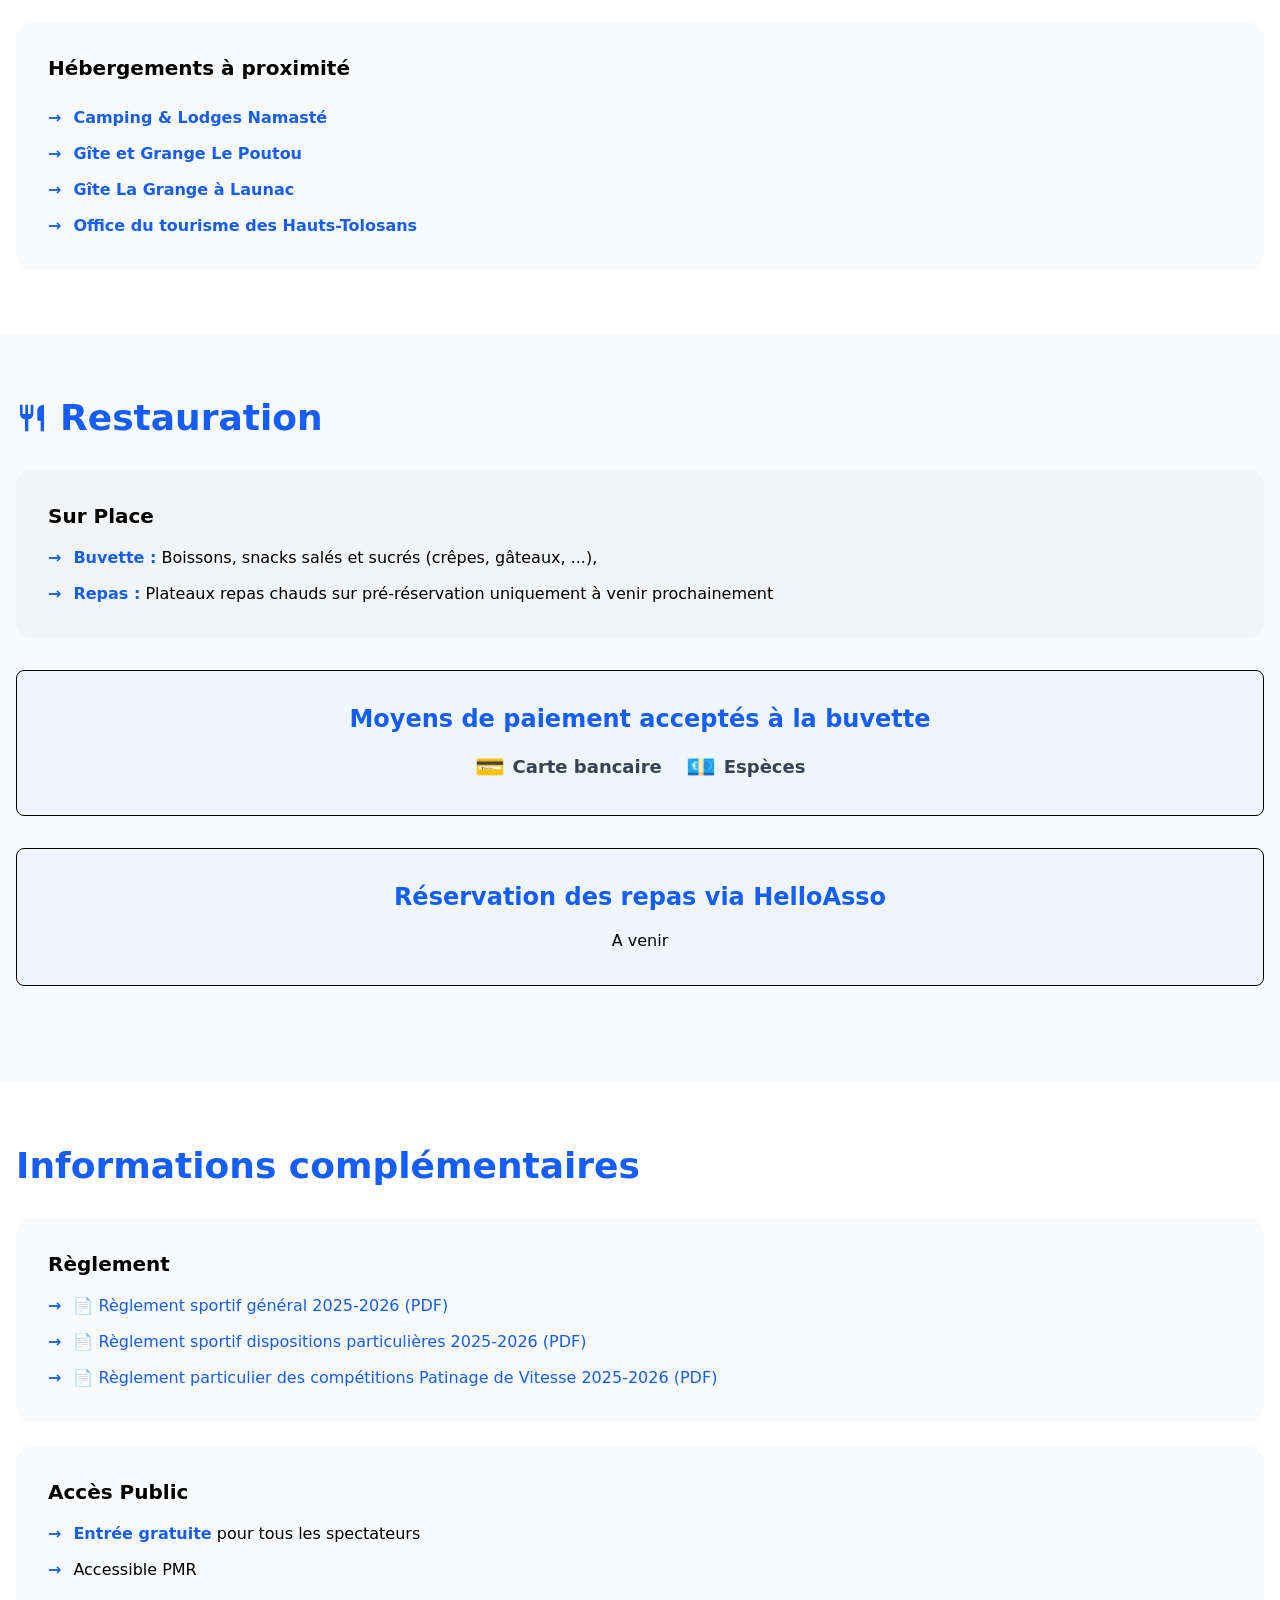
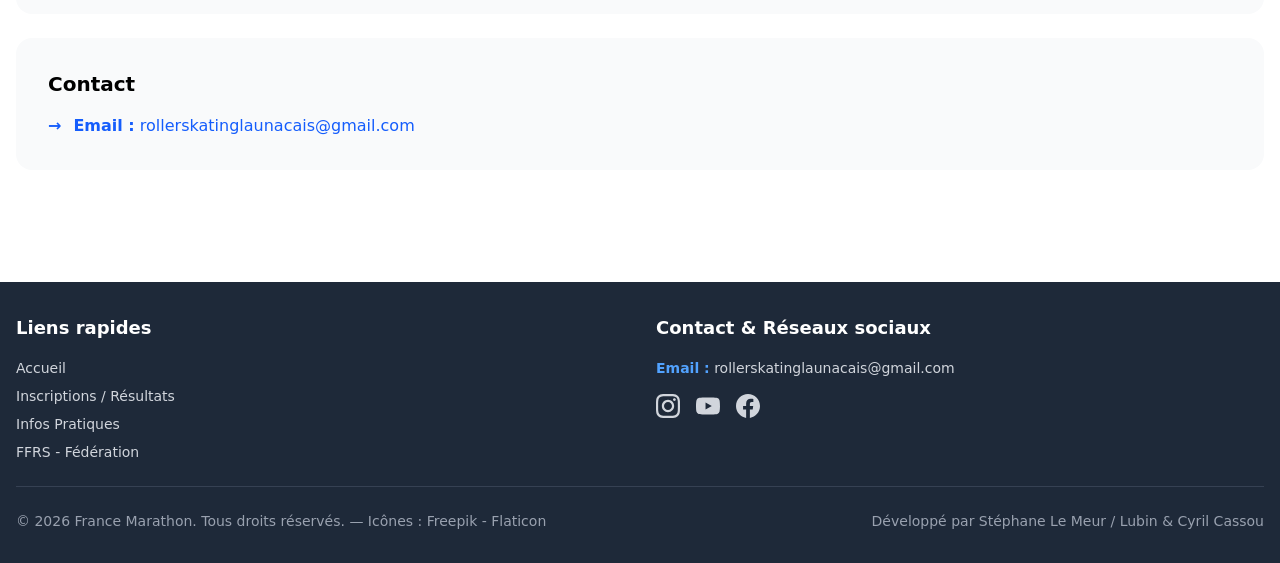
==== commit 38618fa3: "Update infos-pratiques.html" ====
--- a/infos-pratiques.html
+++ b/infos-pratiques.html
@@ -431,7 +431,7 @@
 
 				<div class="rounded-lg p-4 md:p-8 text-center mb-4 md:mb-8 bg-blue-50 border border-blue-200">
                     <h3 class="text-xl md:text-2xl font-bold text-blue-600 mb-3 md:mb-4">
-                        Réservation via HelloAsso
+                        Réservation des repas via HelloAsso
                     </h3>
                     <div>
                         <span>A venir</span>
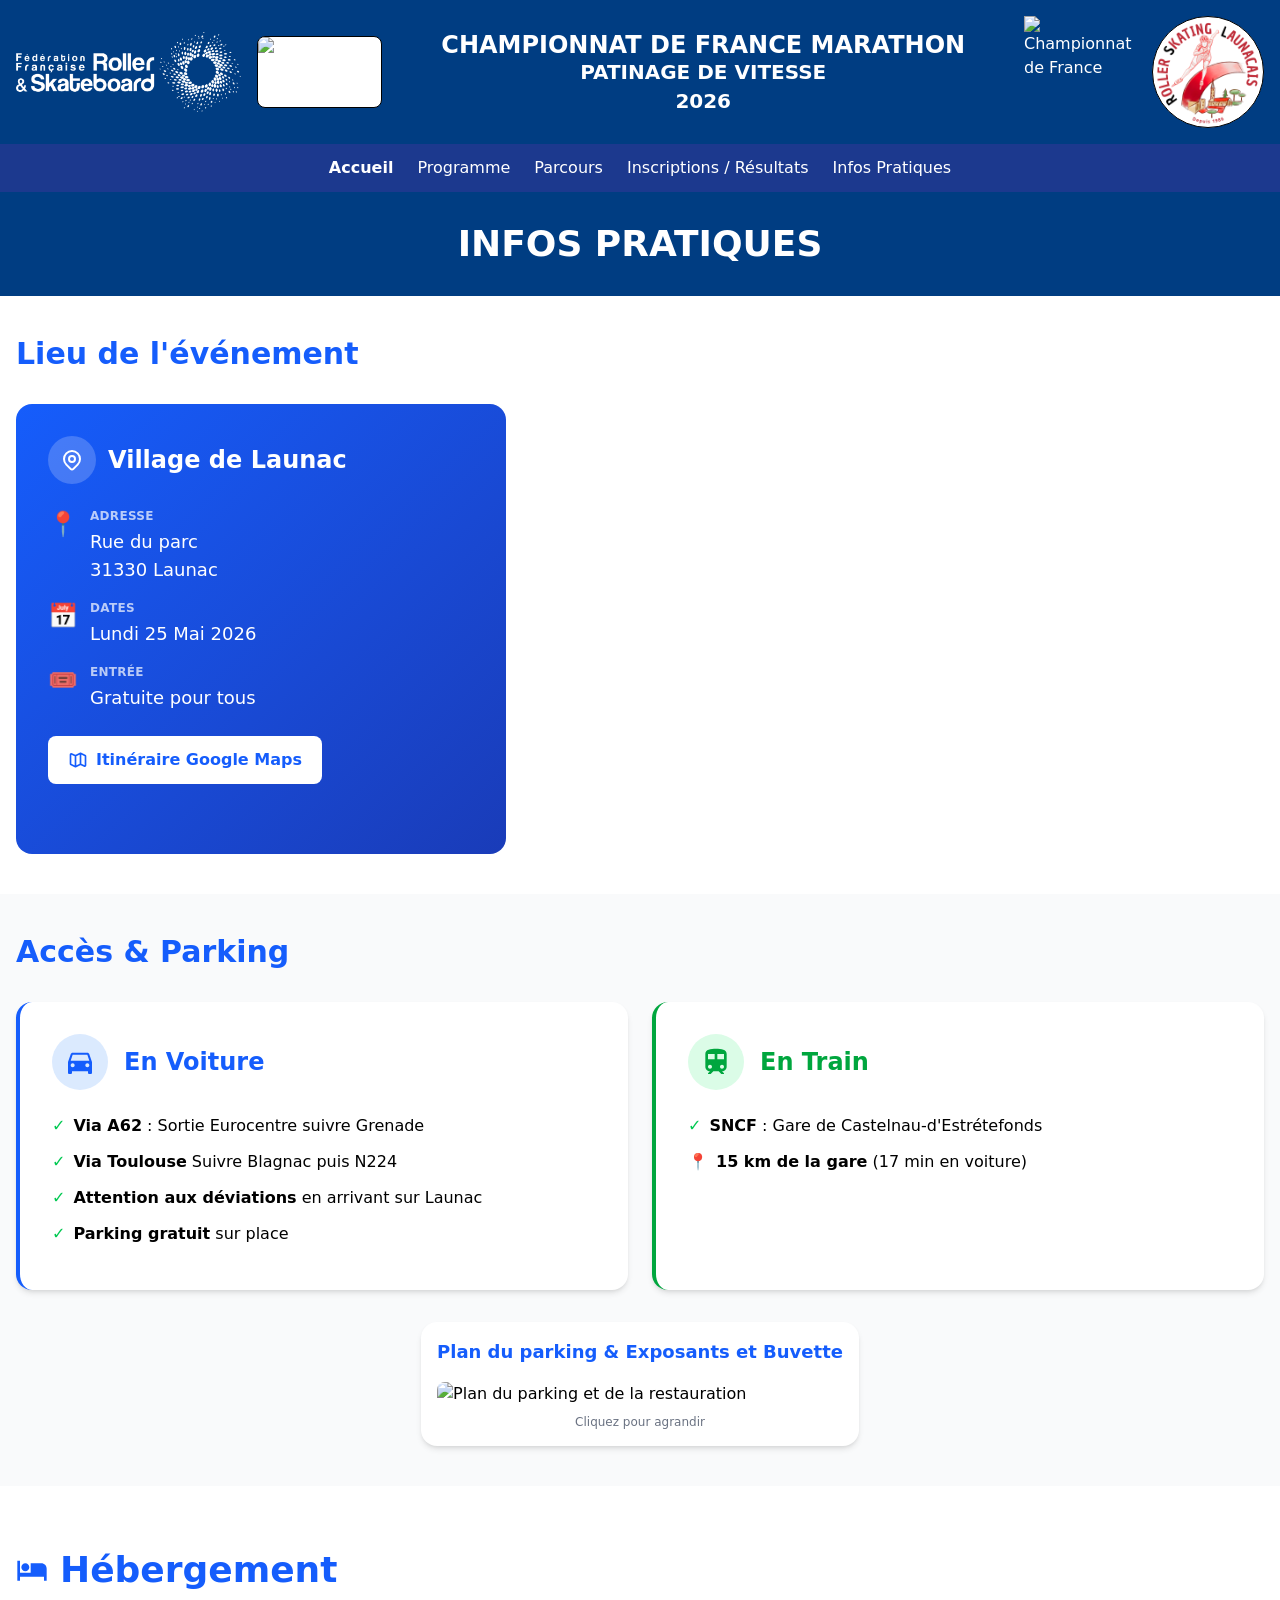
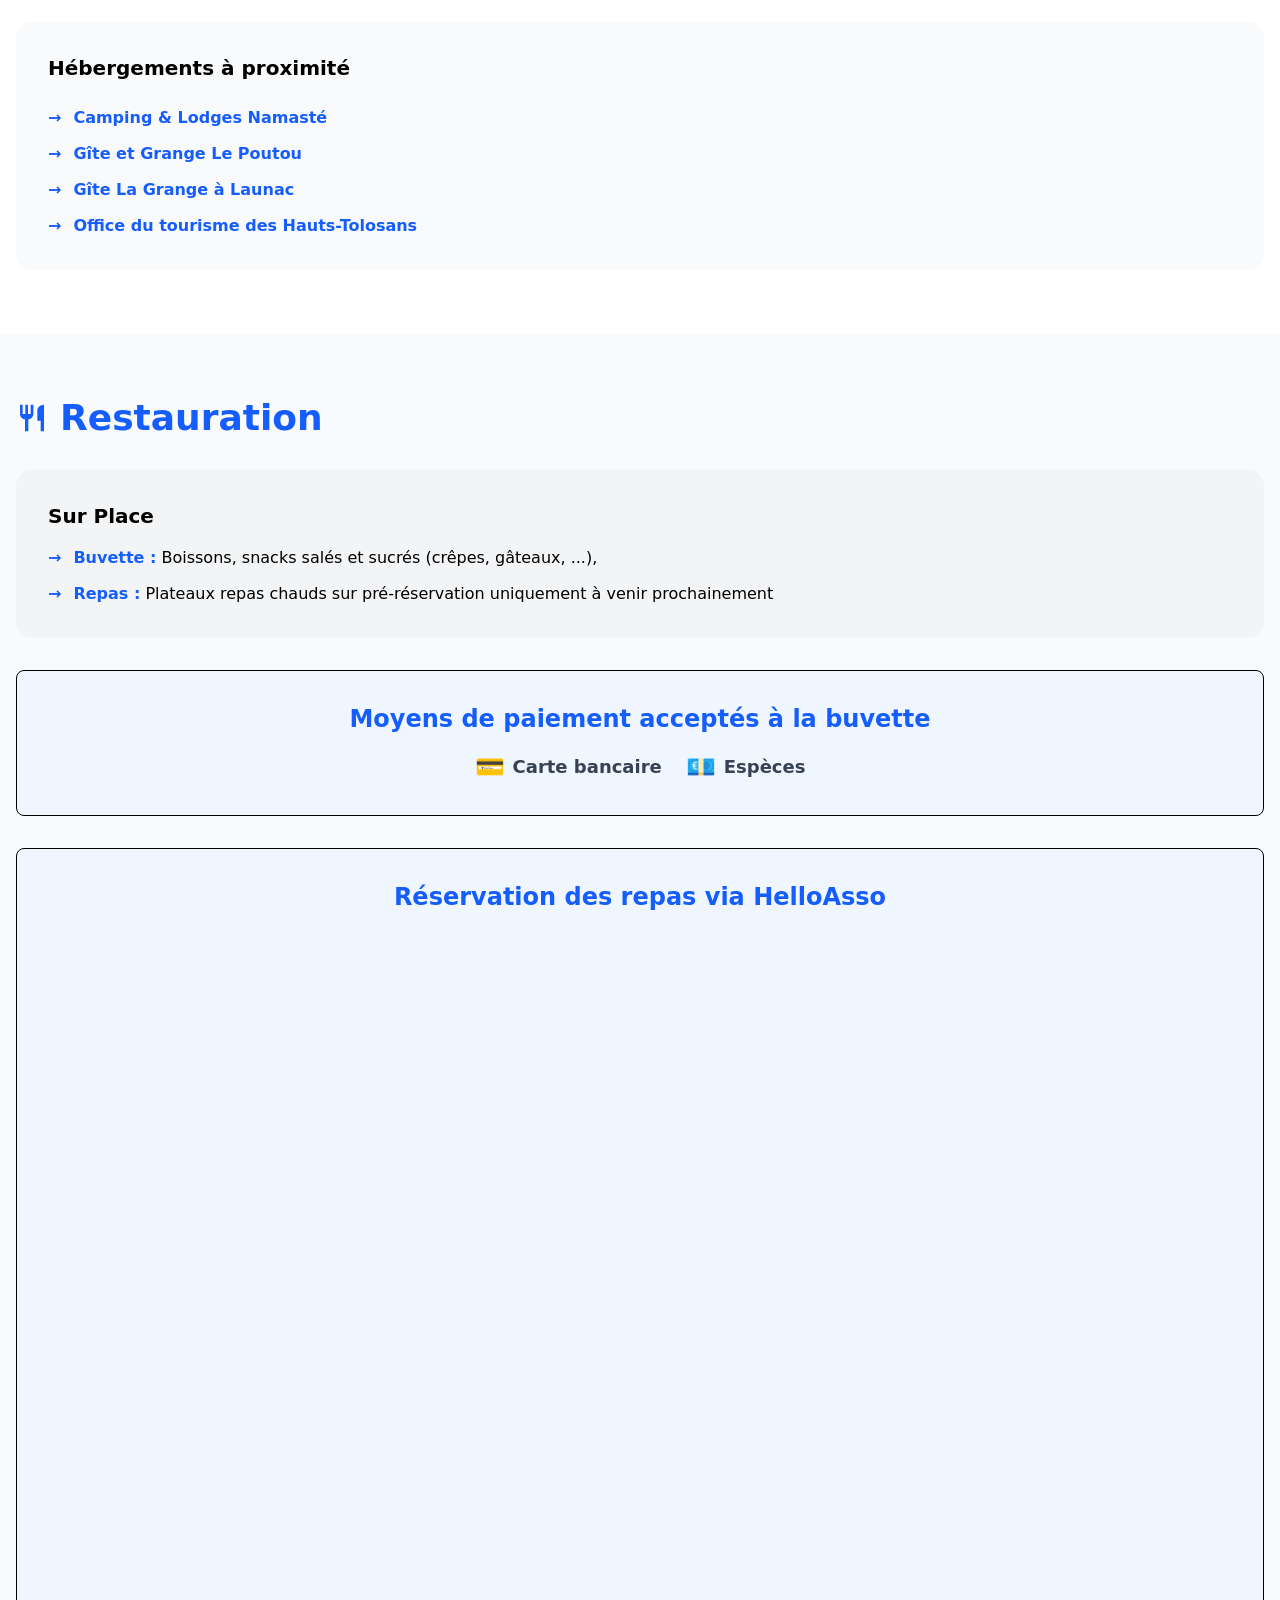
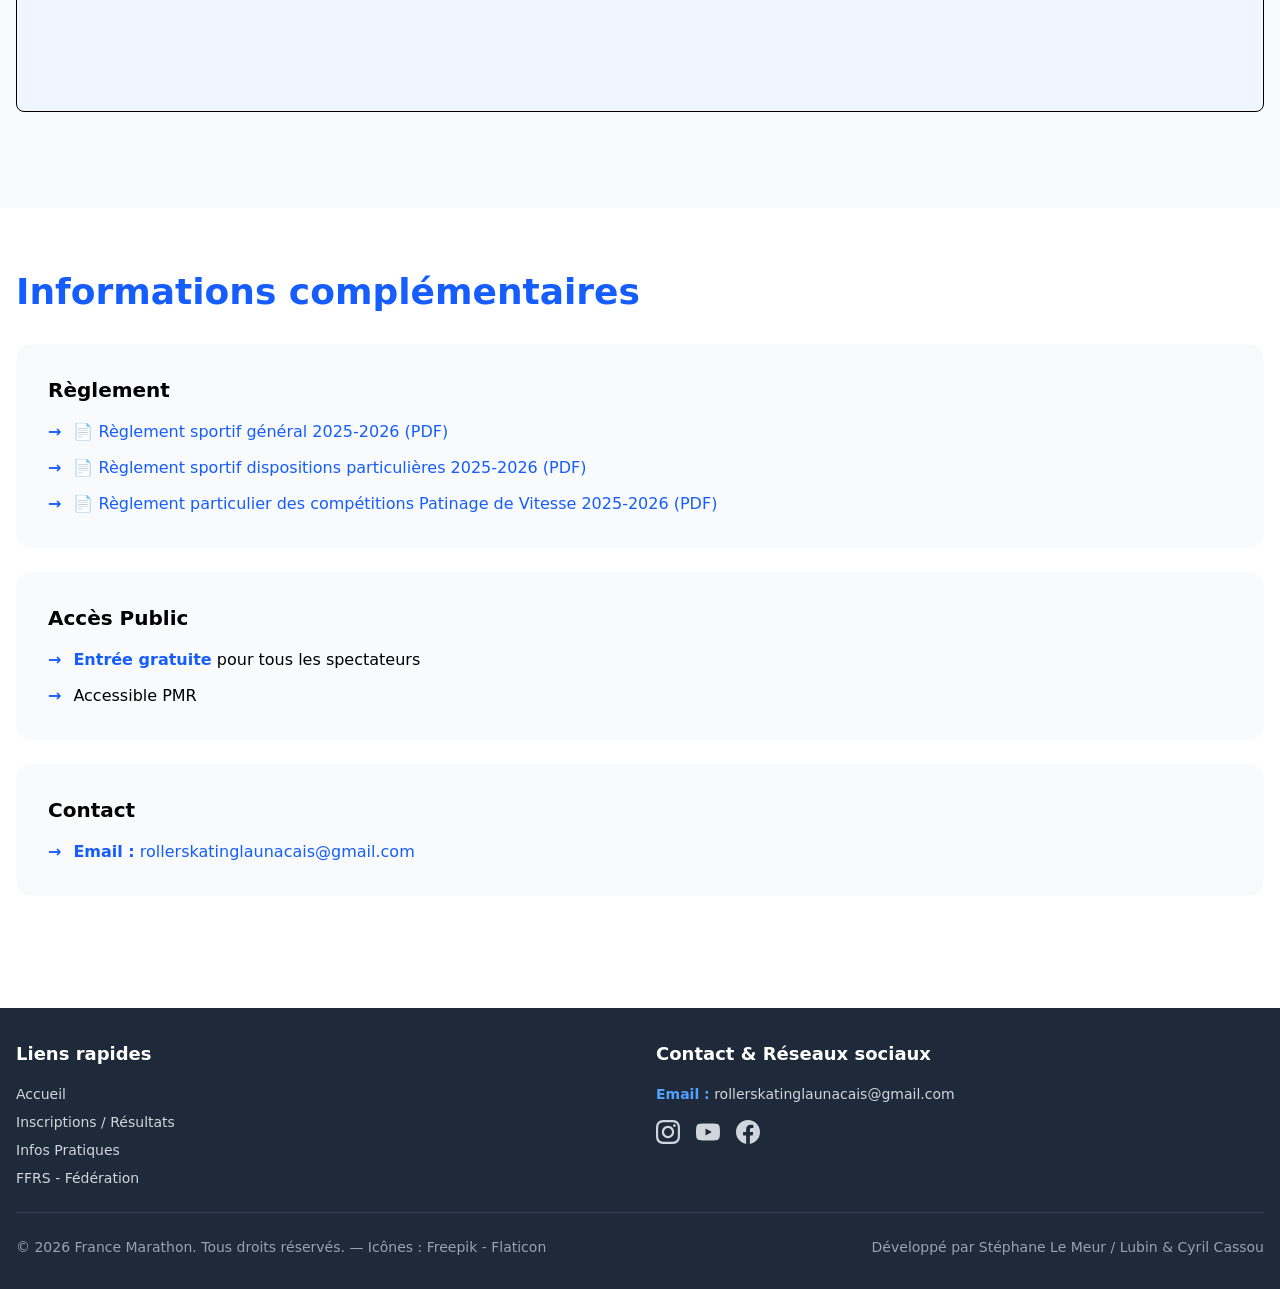
==== commit f5325744: "Add resa repas" ====
--- a/infos-pratiques.html
+++ b/infos-pratiques.html
@@ -434,7 +434,9 @@
                         Réservation des repas via HelloAsso
                     </h3>
                     <div>
-                        <span>A venir</span>
+                        <iframe id="haWidget" allowtransparency="true" scrolling="auto" src="https://www.helloasso.com/associations/roller-skating-launacais/boutiques/repas-france-marathon/widget" style="width: 100%; height: 750px; border: none;" onload="window.addEventListener('message', function(e) { const dataHeight = e.data.height; const haWidgetElement = document.getElementById('haWidget'); 
+                                if (dataHeight > parseFloat(haWidgetElement.height || 0)) { haWidgetElement.height = dataHeight + 'px';}})">
+						</iframe>
                     </div>
 
                 </div>
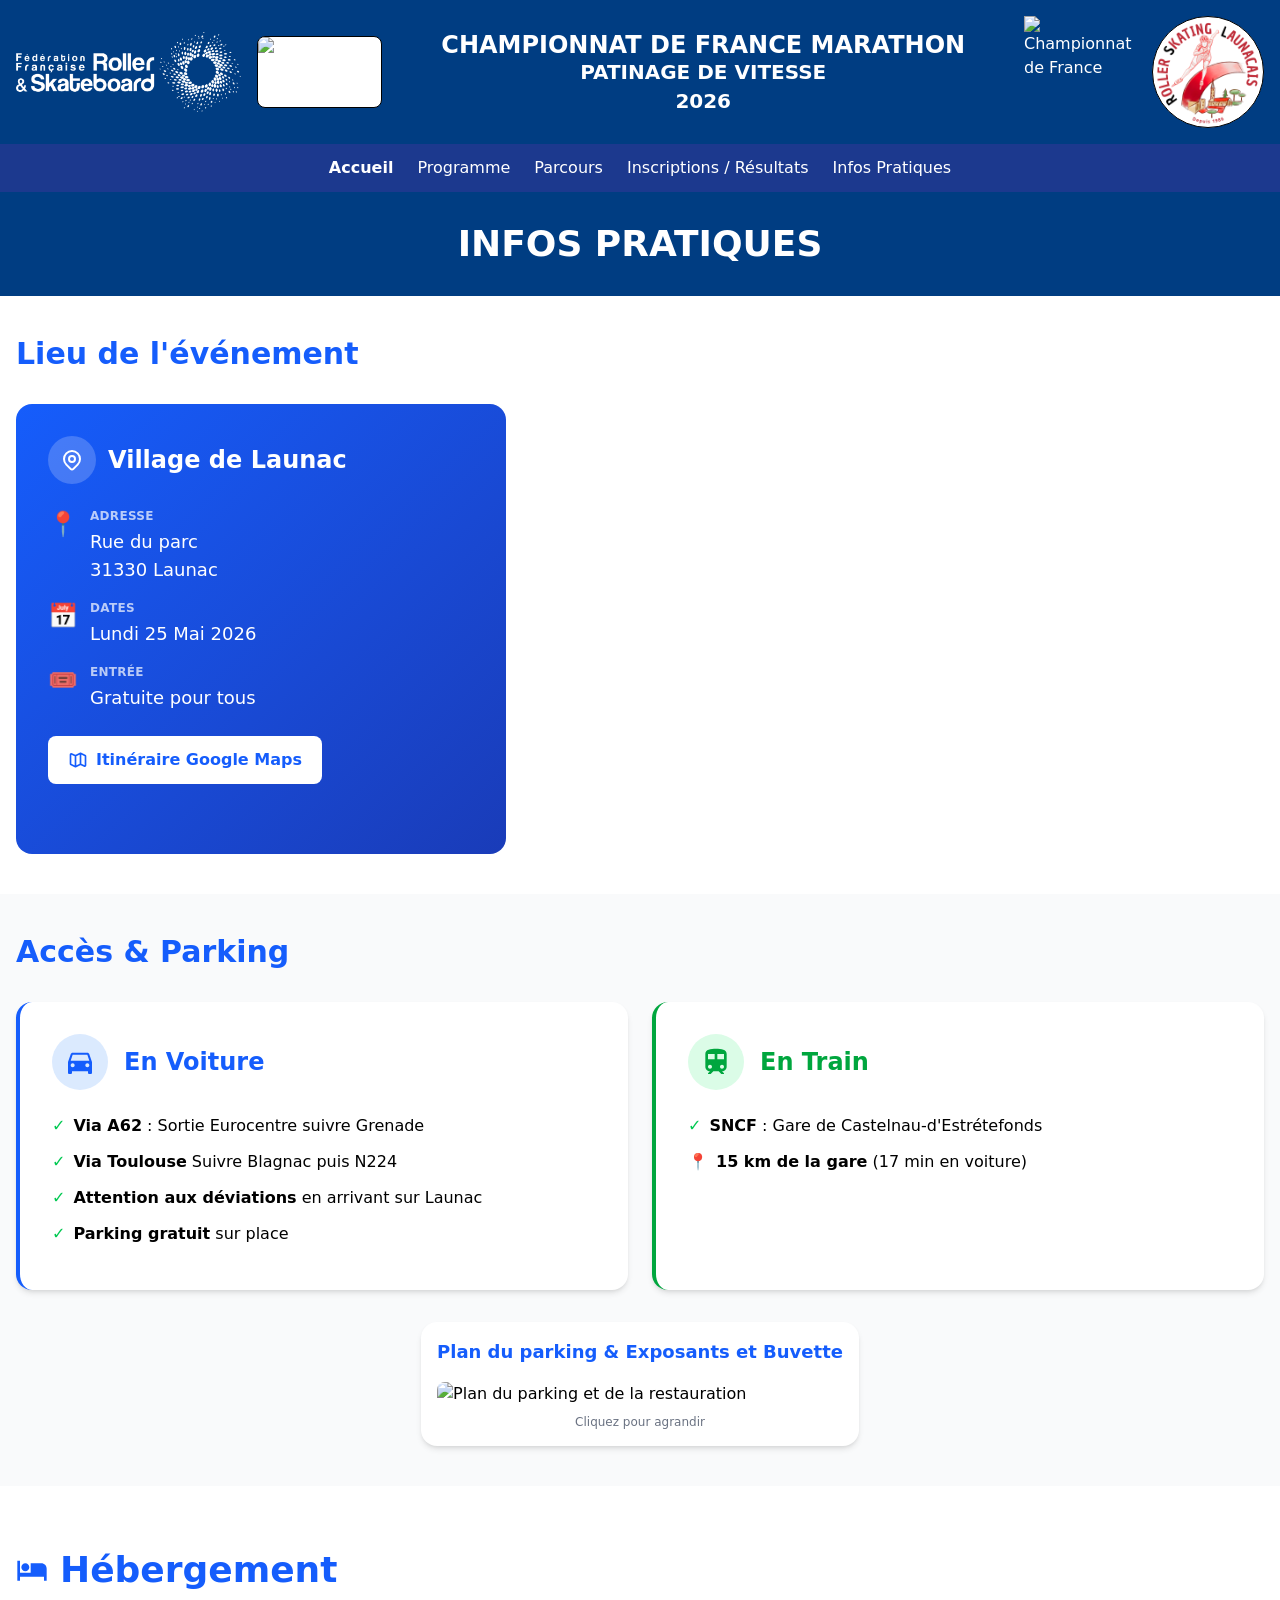
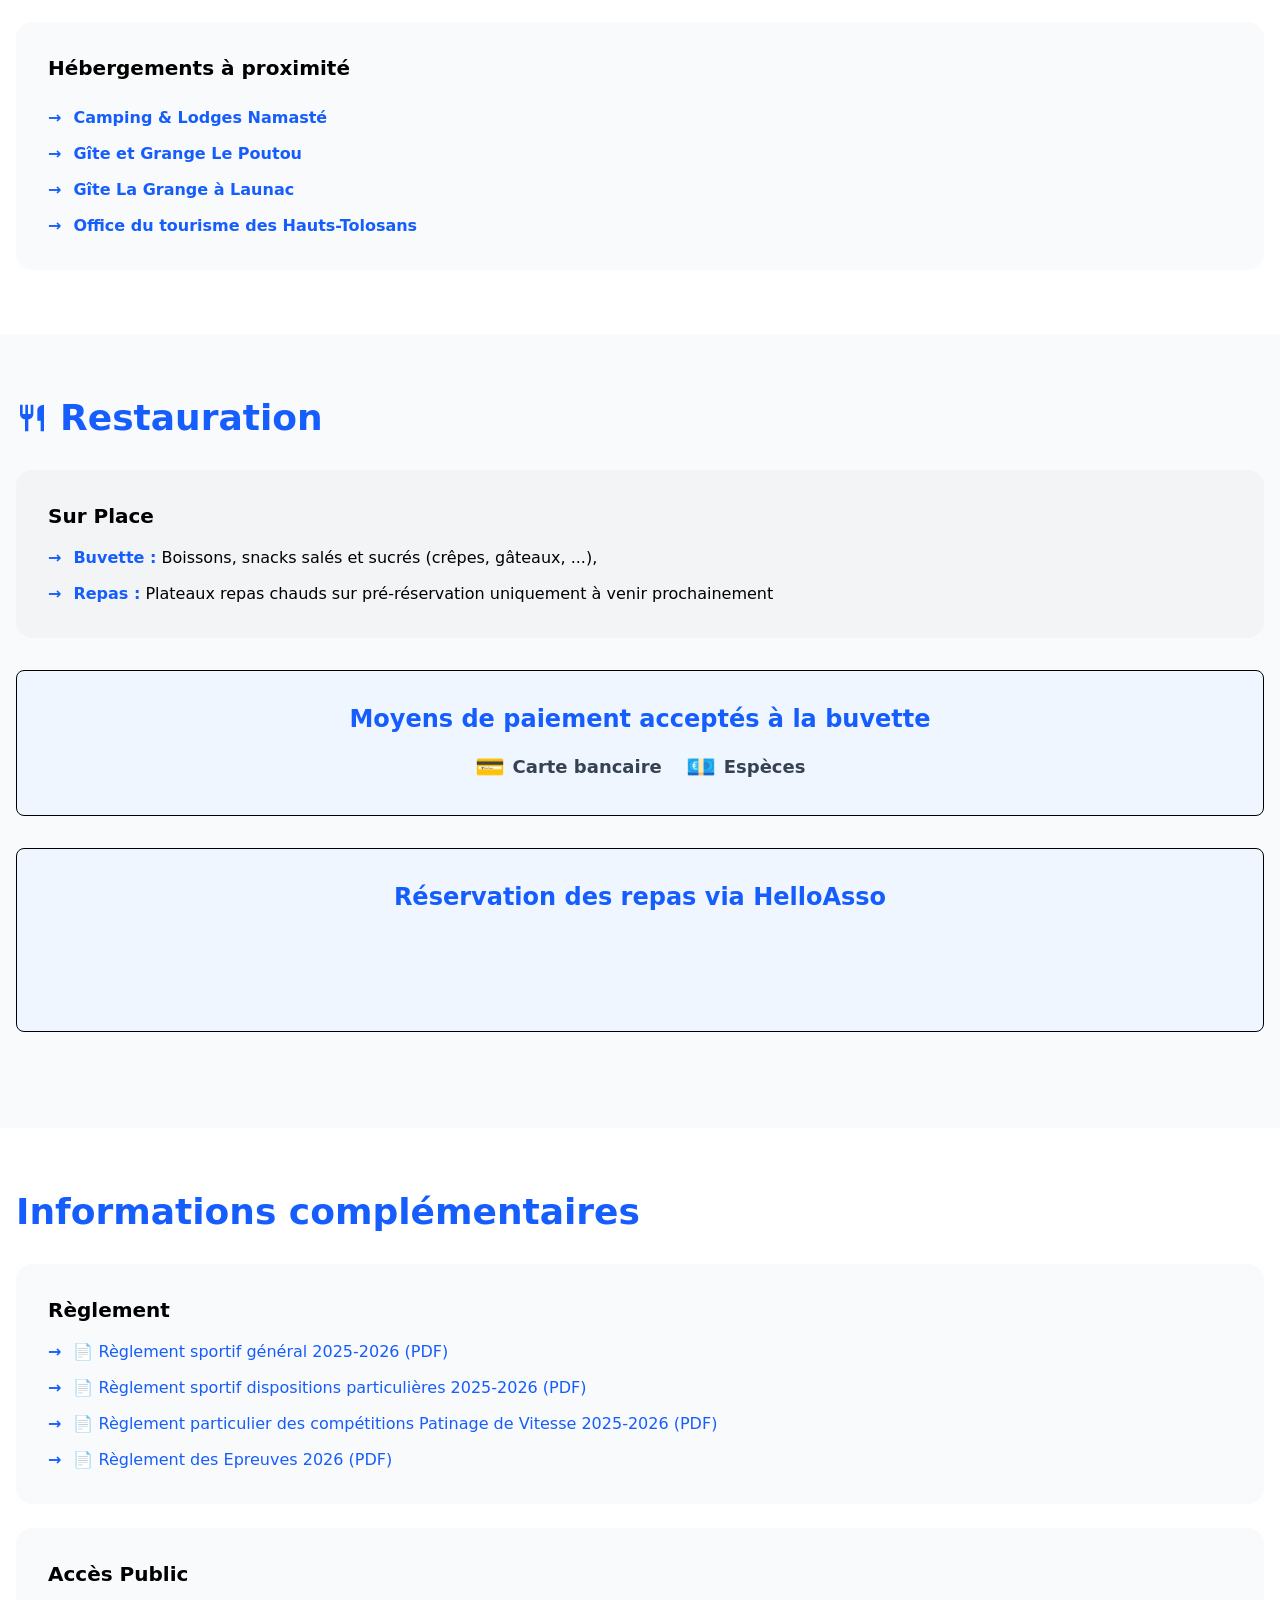
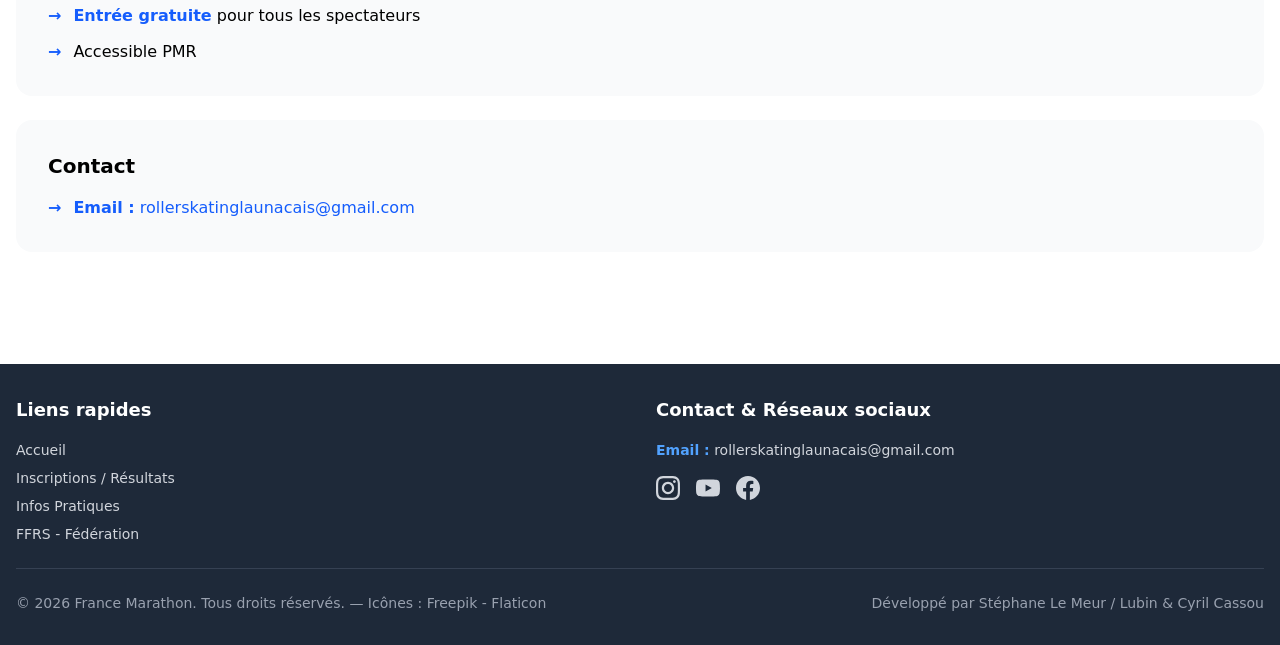
==== commit 13d56441: "ajout du règlement des épreuves" ====
--- a/infos-pratiques.html
+++ b/infos-pratiques.html
@@ -434,8 +434,7 @@
                         Réservation des repas via HelloAsso
                     </h3>
                     <div>
-                        <iframe id="haWidget" allowtransparency="true" scrolling="auto" src="https://www.helloasso.com/associations/roller-skating-launacais/boutiques/repas-france-marathon/widget" style="width: 100%; height: 750px; border: none;" onload="window.addEventListener('message', function(e) { const dataHeight = e.data.height; const haWidgetElement = document.getElementById('haWidget'); 
-                                if (dataHeight > parseFloat(haWidgetElement.height || 0)) { haWidgetElement.height = dataHeight + 'px';}})">
+                        <iframe id="haWidgetButton" allowtransparency="true" src="https://www.helloasso.com/associations/roller-skating-launacais/boutiques/repas-france-marathon/widget-bouton" style="width: 100%; height: 70px; border: none;">
 						</iframe>
                     </div>
 
@@ -476,6 +475,14 @@
                                 <span class="text-sm md:text-base">
                                     <a href="PATINAGE-DE-VITESSE-Reglement-particulier-des-competitions-25-26.pdf" target="_blank" class="text-blue-600 hover:underline font-medium">
                                         📄 Règlement particulier des compétitions Patinage de Vitesse 2025-2026 (PDF)
+                                    </a>
+                                </span>
+                            </li>
+							<li class="flex items-start">
+                                <span class="text-blue-600 font-bold mr-2 md:mr-3">→</span>
+                                <span class="text-sm md:text-base">
+                                    <a href="2026 RSL - Règlement Epreuves.pdf" target="_blank" class="text-blue-600 hover:underline font-medium">
+                                        📄 Règlement des Epreuves 2026 (PDF)
                                     </a>
                                 </span>
                             </li>
